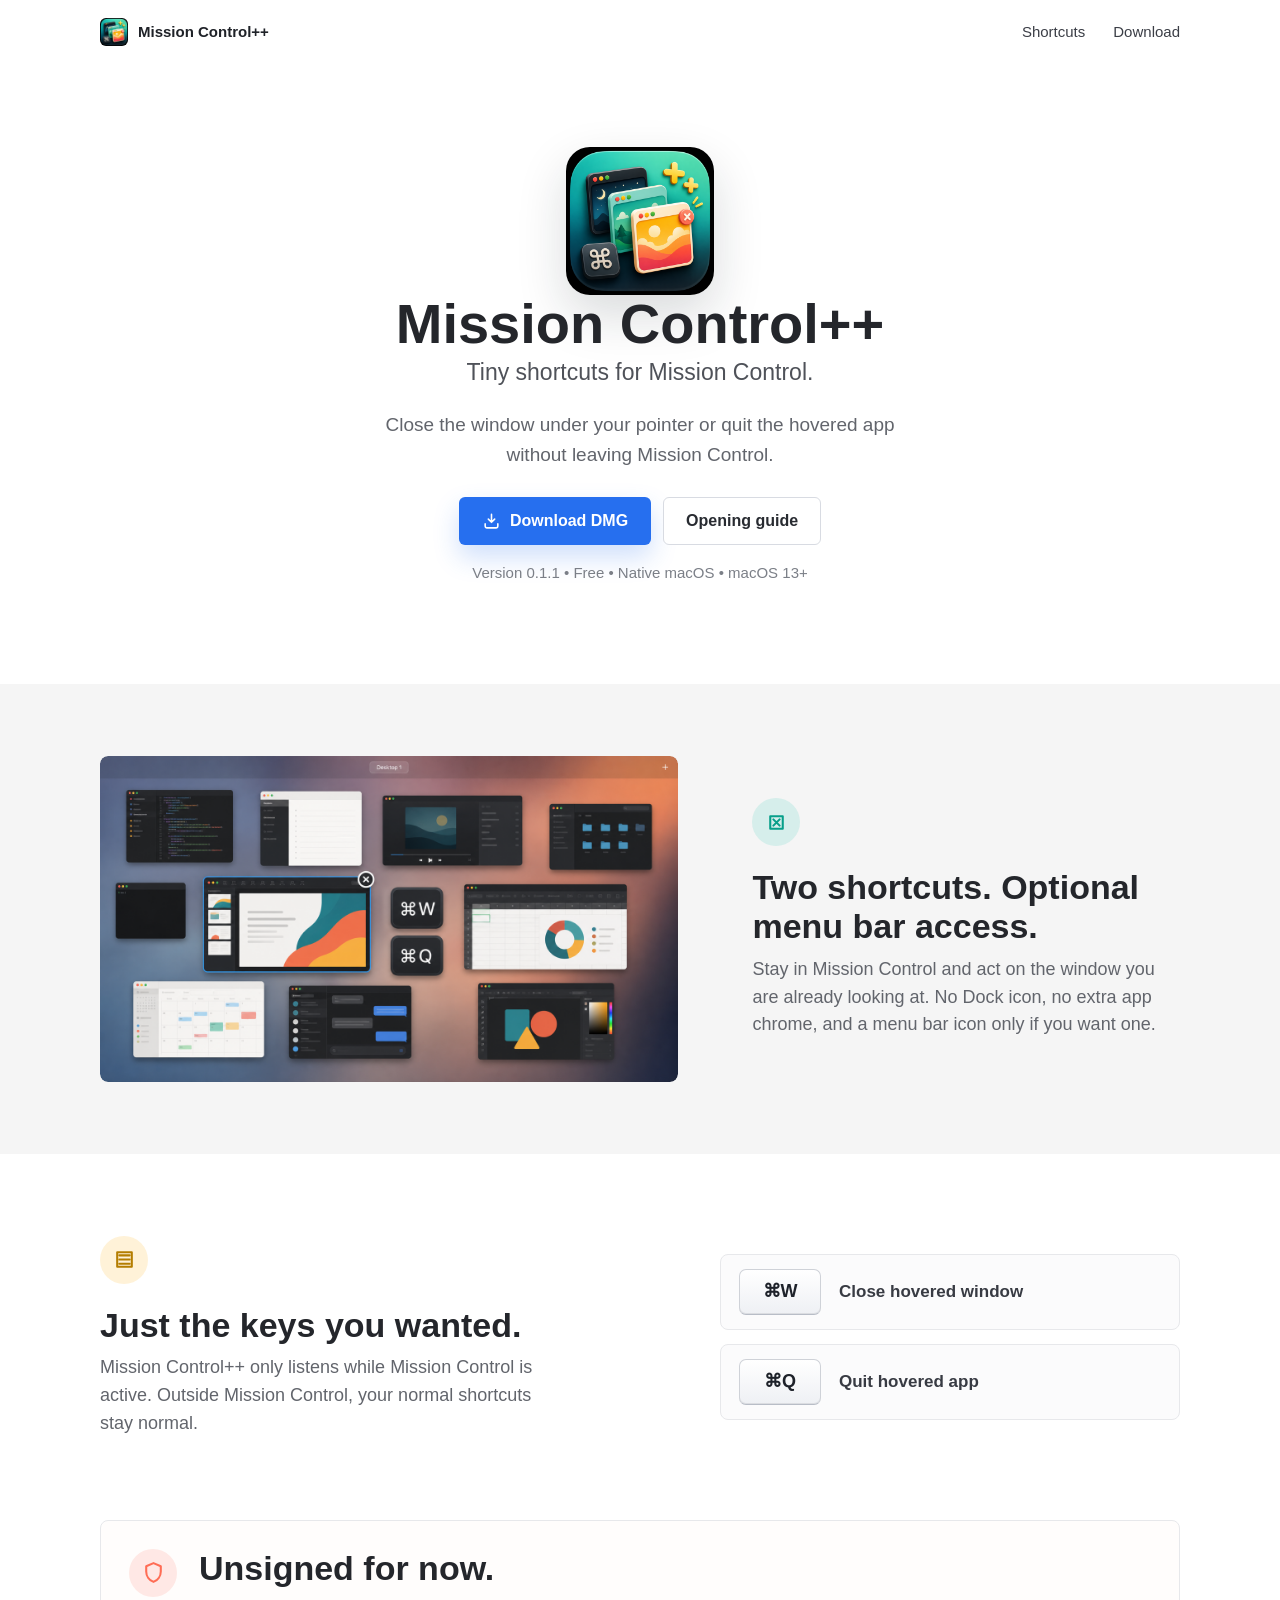
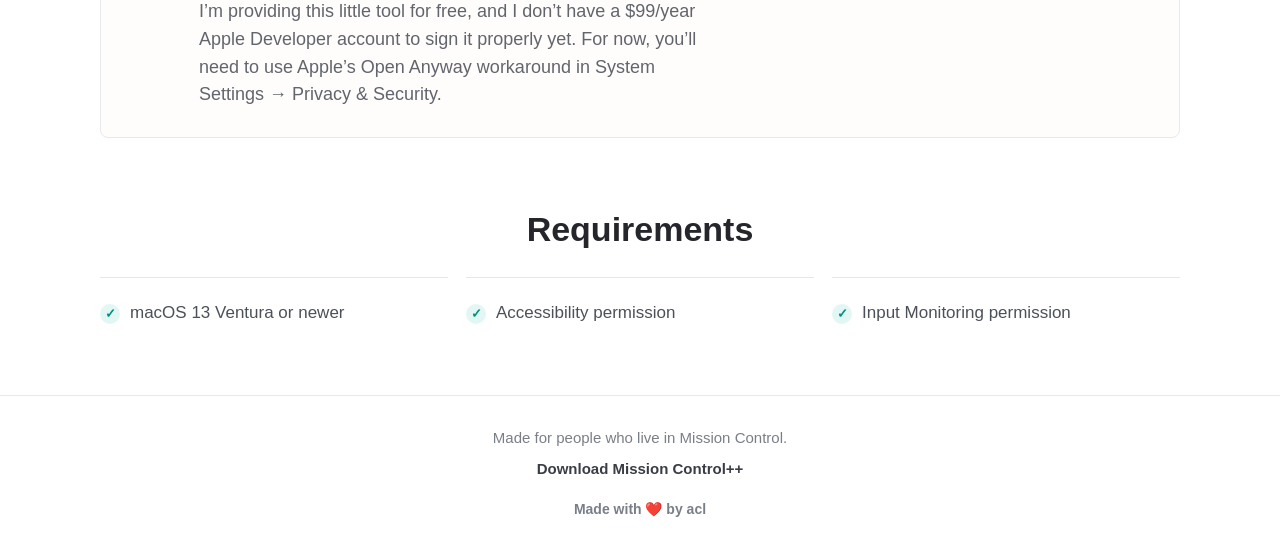
==== index.html @ 25512252 "Update download for 0.1.1" ====
<!doctype html>
<html lang="en">
  <head>
    <meta charset="utf-8">
    <meta name="viewport" content="width=device-width, initial-scale=1">
    <title>Mission Control++</title>
    <meta
      name="description"
      content="A tiny free macOS utility that adds Command-W and Command-Q shortcuts while Mission Control is open."
    >
    <meta property="og:title" content="Mission Control++">
    <meta
      property="og:description"
      content="Close hovered windows or quit hovered apps without leaving Mission Control."
    >
    <meta property="og:type" content="website">
    <meta property="og:url" content="https://ayecl.github.io/mission-control-plus-plus-web/">
    <meta
      property="og:image"
      content="https://ayecl.github.io/mission-control-plus-plus-web/assets/app-icon.png"
    >
    <meta name="twitter:card" content="summary">
    <link rel="icon" type="image/png" href="assets/favicon.png">
    <link rel="stylesheet" href="styles.css">
  </head>
  <body>
    <header class="topbar">
      <a class="brand" href="#top" aria-label="Mission Control++ home">
        <img src="assets/app-icon.png" alt="" width="28" height="28">
        <span>Mission Control++</span>
      </a>
      <nav aria-label="Primary navigation">
        <a href="#shortcuts">Shortcuts</a>
        <a href="downloads/MissionControlPlusPlus.dmg" download>Download</a>
      </nav>
    </header>

    <main id="top">
      <section class="hero" aria-labelledby="hero-title">
        <img class="hero-icon" src="assets/app-icon.png" alt="Mission Control++ app icon" width="148" height="148">
        <h1 id="hero-title">Mission Control++</h1>
        <p class="tagline">Tiny shortcuts for Mission Control.</p>
        <p class="hero-copy">
          Close the window under your pointer or quit the hovered app without leaving Mission Control.
        </p>
        <div class="actions" aria-label="Download actions">
          <a class="button primary" href="downloads/MissionControlPlusPlus.dmg" download>
            <svg aria-hidden="true" viewBox="0 0 24 24">
              <path d="M12 3v10m0 0 4-4m-4 4-4-4M4 15v3a2 2 0 0 0 2 2h12a2 2 0 0 0 2-2v-3"/>
            </svg>
            Download DMG
          </a>
          <a class="button secondary" href="#open">Opening guide</a>
        </div>
        <p class="fineprint">Version 0.1.1 • Free • Native macOS • macOS 13+</p>
      </section>

      <section id="shortcuts" class="band feature" aria-labelledby="feature-title">
        <figure class="media-frame">
          <img
            src="assets/mission-control-overview.png"
            alt="Mission Control-style overview with Command-W and Command-Q shortcut overlays"
          >
        </figure>
        <div class="section-copy">
          <div class="round-icon" aria-hidden="true">
            <svg viewBox="0 0 24 24">
              <path d="M6 6h12v12H6z"/>
              <path d="m9 9 6 6m0-6-6 6"/>
            </svg>
          </div>
          <h2 id="feature-title">Two shortcuts. Optional menu bar access.</h2>
          <p>
            Stay in Mission Control and act on the window you are already looking at. No Dock icon,
            no extra app chrome, and a menu bar icon only if you want one.
          </p>
        </div>
      </section>

      <section id="keys" class="split" aria-labelledby="shortcuts-title">
        <div class="section-copy">
          <div class="round-icon warm" aria-hidden="true">
            <svg viewBox="0 0 24 24">
              <path d="M7 8h10M7 12h10M7 16h10"/>
              <path d="M5 5h14v14H5z"/>
            </svg>
          </div>
          <h2 id="shortcuts-title">Just the keys you wanted.</h2>
          <p>
            Mission Control++ only listens while Mission Control is active. Outside Mission Control,
            your normal shortcuts stay normal.
          </p>
        </div>
        <div class="shortcut-list" aria-label="Mission Control++ shortcuts">
          <div class="shortcut-row">
            <kbd>⌘W</kbd>
            <span>Close hovered window</span>
          </div>
          <div class="shortcut-row">
            <kbd>⌘Q</kbd>
            <span>Quit hovered app</span>
          </div>
        </div>
      </section>

      <section id="open" class="notice" aria-labelledby="open-title">
        <div class="notice-icon" aria-hidden="true">
          <svg viewBox="0 0 24 24">
            <path d="M12 3 5 6v5c0 4.4 2.9 8.5 7 10 4.1-1.5 7-5.6 7-10V6z"/>
          </svg>
        </div>
        <div>
          <h2 id="open-title">Unsigned for now.</h2>
          <p>
            I’m providing this little tool for free, and I don’t have a $99/year Apple Developer
            account to sign it properly yet. For now, you’ll need to use Apple’s Open Anyway
            workaround in System Settings → Privacy &amp; Security.
          </p>
        </div>
      </section>

      <section class="requirements" aria-labelledby="requirements-title">
        <h2 id="requirements-title">Requirements</h2>
        <ul>
          <li>
            <span class="check" aria-hidden="true">✓</span>
            macOS 13 Ventura or newer
          </li>
          <li>
            <span class="check" aria-hidden="true">✓</span>
            Accessibility permission
          </li>
          <li>
            <span class="check" aria-hidden="true">✓</span>
            Input Monitoring permission
          </li>
        </ul>
      </section>
    </main>

    <footer>
      <p>Made for people who live in Mission Control.</p>
      <a href="downloads/MissionControlPlusPlus.dmg" download>Download Mission Control++</a>
      <p class="credit"><a href="https://ayecl.github.io/">Made with ❤️ by acl</a></p>
    </footer>
  </body>
</html>
---- styles.css ----
:root {
  color-scheme: light;
  --bg: #ffffff;
  --band: #f5f5f5;
  --text: #24262b;
  --muted: #62656c;
  --soft: #e7e8eb;
  --primary: #266fef;
  --primary-dark: #1558d5;
  --teal: #34c8b2;
  --coral: #ff6d55;
  --gold: #ffc44f;
  --shadow: 0 24px 70px rgba(25, 31, 43, 0.12);
  --radius: 8px;
}

* {
  box-sizing: border-box;
}

html {
  scroll-behavior: smooth;
}

html,
body {
  overflow-x: hidden;
}

body {
  margin: 0;
  background: var(--bg);
  color: var(--text);
  font-family: -apple-system, BlinkMacSystemFont, "SF Pro Text", "Segoe UI", sans-serif;
  font-size: 17px;
  line-height: 1.55;
}

a {
  color: inherit;
}

.topbar {
  display: flex;
  align-items: center;
  justify-content: space-between;
  width: min(100% - 48px, 1080px);
  margin: 0 auto;
  padding: 18px 0;
}

.brand {
  display: inline-flex;
  align-items: center;
  gap: 10px;
  color: #1f2228;
  font-size: 15px;
  font-weight: 700;
  text-decoration: none;
}

.brand img {
  border-radius: 6px;
}

nav {
  display: flex;
  gap: 28px;
  color: #3b3e46;
  font-size: 15px;
}

nav a {
  text-decoration: none;
}

nav a:hover {
  color: var(--primary);
}

.hero {
  min-height: 620px;
  display: flex;
  flex-direction: column;
  align-items: center;
  justify-content: center;
  width: min(100% - 48px, 720px);
  margin: 0 auto;
  padding: 76px 0 92px;
  text-align: center;
}

.hero-icon {
  display: block;
  width: 148px;
  height: 148px;
  border-radius: 24px;
  box-shadow: 0 20px 50px rgba(21, 28, 39, 0.16);
}

h1,
h2,
p {
  margin-top: 0;
}

h1 {
  margin-bottom: 4px;
  font-size: 56px;
  line-height: 1.04;
  letter-spacing: 0;
}

.tagline {
  margin-bottom: 24px;
  color: #4f5259;
  font-size: 23px;
  line-height: 1.25;
}

.hero-copy {
  max-width: 520px;
  margin-bottom: 28px;
  color: var(--muted);
  font-size: 19px;
}

.actions {
  display: flex;
  justify-content: center;
  gap: 12px;
  margin-bottom: 16px;
}

.button {
  display: inline-flex;
  min-height: 48px;
  align-items: center;
  justify-content: center;
  gap: 9px;
  border: 1px solid transparent;
  border-radius: 6px;
  padding: 0 22px;
  font-size: 16px;
  font-weight: 700;
  text-decoration: none;
  transition: transform 160ms ease, box-shadow 160ms ease, border-color 160ms ease;
}

.button svg {
  width: 19px;
  height: 19px;
  fill: none;
  stroke: currentColor;
  stroke-linecap: round;
  stroke-linejoin: round;
  stroke-width: 2;
}

.button:hover {
  transform: translateY(-1px);
}

.primary {
  background: var(--primary);
  color: white;
  box-shadow: 0 12px 26px rgba(38, 111, 239, 0.22);
}

.primary:hover {
  background: var(--primary-dark);
}

.secondary {
  border-color: #d8dbe2;
  background: white;
  color: #282b31;
}

.secondary:hover {
  border-color: #b9bec9;
  box-shadow: 0 10px 24px rgba(23, 28, 38, 0.08);
}

.fineprint {
  margin-bottom: 0;
  color: #7b7f87;
  font-size: 15px;
}

.band {
  background: var(--band);
}

.feature,
.split {
  display: grid;
  grid-template-columns: minmax(0, 1.15fr) minmax(320px, 0.85fr);
  gap: clamp(36px, 7vw, 74px);
  align-items: center;
  padding: 72px max(24px, calc((100vw - 1080px) / 2));
}

.split {
  background: white;
  grid-template-columns: minmax(320px, 0.85fr) minmax(0, 1fr);
  padding-top: 82px;
  padding-bottom: 82px;
}

.media-frame {
  margin: 0;
  min-width: 0;
  overflow: hidden;
  border-radius: var(--radius);
}

.media-frame img {
  display: block;
  width: 100%;
  max-width: 100%;
  height: auto;
  border-radius: var(--radius);
  box-shadow: var(--shadow);
}

.section-copy h2,
.notice h2,
.requirements h2 {
  margin-bottom: 10px;
  font-size: 34px;
  line-height: 1.14;
  letter-spacing: 0;
}

.section-copy p,
.notice p {
  max-width: 520px;
  margin-bottom: 0;
  color: var(--muted);
  font-size: 18px;
}

.round-icon,
.notice-icon {
  display: grid;
  width: 48px;
  height: 48px;
  place-items: center;
  margin-bottom: 22px;
  border-radius: 50%;
  background: rgba(52, 200, 178, 0.16);
  color: #079f8a;
}

.round-icon.warm {
  background: rgba(255, 196, 79, 0.22);
  color: #b47d00;
}

.round-icon svg,
.notice-icon svg {
  width: 25px;
  height: 25px;
  fill: none;
  stroke: currentColor;
  stroke-linecap: round;
  stroke-linejoin: round;
  stroke-width: 2;
}

.shortcut-list {
  display: grid;
  gap: 14px;
  width: min(100%, 460px);
  justify-self: end;
}

.shortcut-row {
  display: flex;
  align-items: center;
  gap: 18px;
  min-height: 74px;
  border: 1px solid var(--soft);
  border-radius: var(--radius);
  padding: 14px 18px;
  background: #fbfbfc;
}

kbd {
  min-width: 82px;
  border: 1px solid #cfd2d8;
  border-bottom-color: #b8bdc7;
  border-radius: 7px;
  padding: 8px 12px;
  background: linear-gradient(#ffffff, #eef0f4);
  box-shadow: inset 0 -1px 0 rgba(0, 0, 0, 0.08);
  color: #1e222a;
  font-family: -apple-system, BlinkMacSystemFont, "SF Pro Text", "Segoe UI", sans-serif;
  font-size: 18px;
  font-weight: 800;
  text-align: center;
}

.shortcut-row span {
  color: #383b43;
  font-weight: 650;
}

.notice {
  display: grid;
  grid-template-columns: auto 1fr;
  gap: 22px;
  width: min(100% - 48px, 1080px);
  margin: 0 auto 72px;
  border: 1px solid var(--soft);
  border-radius: var(--radius);
  padding: 28px;
  background: #fffdfc;
}

.notice-icon {
  margin: 0;
  background: rgba(255, 109, 85, 0.14);
  color: var(--coral);
}

.requirements {
  width: min(100% - 48px, 1080px);
  margin: 0 auto;
  padding: 0 0 64px;
  text-align: center;
}

.requirements ul {
  display: grid;
  grid-template-columns: repeat(3, 1fr);
  gap: 18px;
  margin: 28px 0 0;
  padding: 0;
  list-style: none;
  color: #4c5058;
  text-align: left;
}

.requirements li {
  display: flex;
  align-items: center;
  gap: 10px;
  min-height: 54px;
  border-top: 1px solid var(--soft);
  padding-top: 18px;
}

.check {
  display: inline-grid;
  width: 20px;
  height: 20px;
  flex: 0 0 auto;
  place-items: center;
  border-radius: 50%;
  background: rgba(52, 200, 178, 0.14);
  color: #008f7d;
  font-size: 13px;
  font-weight: 900;
}

footer {
  border-top: 1px solid var(--soft);
  padding: 30px 24px 38px;
  color: #7a7e87;
  font-size: 15px;
  text-align: center;
}

footer p {
  margin: 0 0 8px;
}

footer a {
  color: #3a3d45;
  font-weight: 700;
  text-decoration: none;
}

footer a:hover {
  color: var(--primary);
}

.credit {
  margin: 18px 0 0;
  font-size: 14px;
}

.credit a {
  color: #7a7e87;
  font-weight: 600;
}

@media (max-width: 820px) {
  .topbar {
    width: min(100% - 32px, 1080px);
  }

  nav {
    gap: 16px;
    font-size: 14px;
  }

  nav a:nth-child(2) {
    display: none;
  }

  .hero {
    min-height: auto;
    width: min(100% - 32px, 720px);
    padding: 58px 0 68px;
  }

  .hero-icon {
    width: 124px;
    height: 124px;
  }

  h1 {
    font-size: 42px;
  }

  .tagline {
    font-size: 20px;
  }

  .actions {
    width: 100%;
    flex-direction: column;
  }

  .button {
    width: 100%;
  }

  .feature,
  .split {
    grid-template-columns: 1fr;
    max-width: 100vw;
    overflow: hidden;
    padding: 52px 20px;
  }

  .feature > *,
  .split > * {
    min-width: 0;
  }

  .split {
    padding-top: 60px;
  }

  .shortcut-list {
    justify-self: stretch;
  }

  .section-copy h2,
  .notice h2,
  .requirements h2 {
    font-size: 30px;
  }

  .notice {
    grid-template-columns: 1fr;
    width: min(100% - 32px, 1080px);
    margin-bottom: 58px;
  }

  .requirements {
    width: min(100% - 32px, 1080px);
  }

  .requirements ul {
    grid-template-columns: 1fr;
    gap: 0;
  }
}

@media (max-width: 520px) {
  .topbar {
    width: min(100%, 350px);
  }

  .brand span {
    display: none;
  }

  nav {
    gap: 0;
  }

  nav a {
    display: none;
  }

  nav a:last-child {
    display: inline;
  }

  body {
    font-size: 16px;
  }

  h1 {
    font-size: 32px;
    line-height: 1.08;
    overflow-wrap: anywhere;
  }

  .hero,
  .tagline,
  .hero-copy,
  .section-copy,
  .section-copy h2,
  .section-copy p,
  .notice,
  .notice h2,
  .notice p,
  .requirements {
    max-width: 350px;
  }

  .hero {
    width: min(100%, 350px);
  }

  .media-frame {
    width: min(100%, 350px);
  }

  .hero-copy,
  .section-copy p,
  .notice p {
    font-size: 17px;
  }

  .shortcut-row {
    align-items: flex-start;
    flex-direction: column;
    gap: 10px;
  }
}
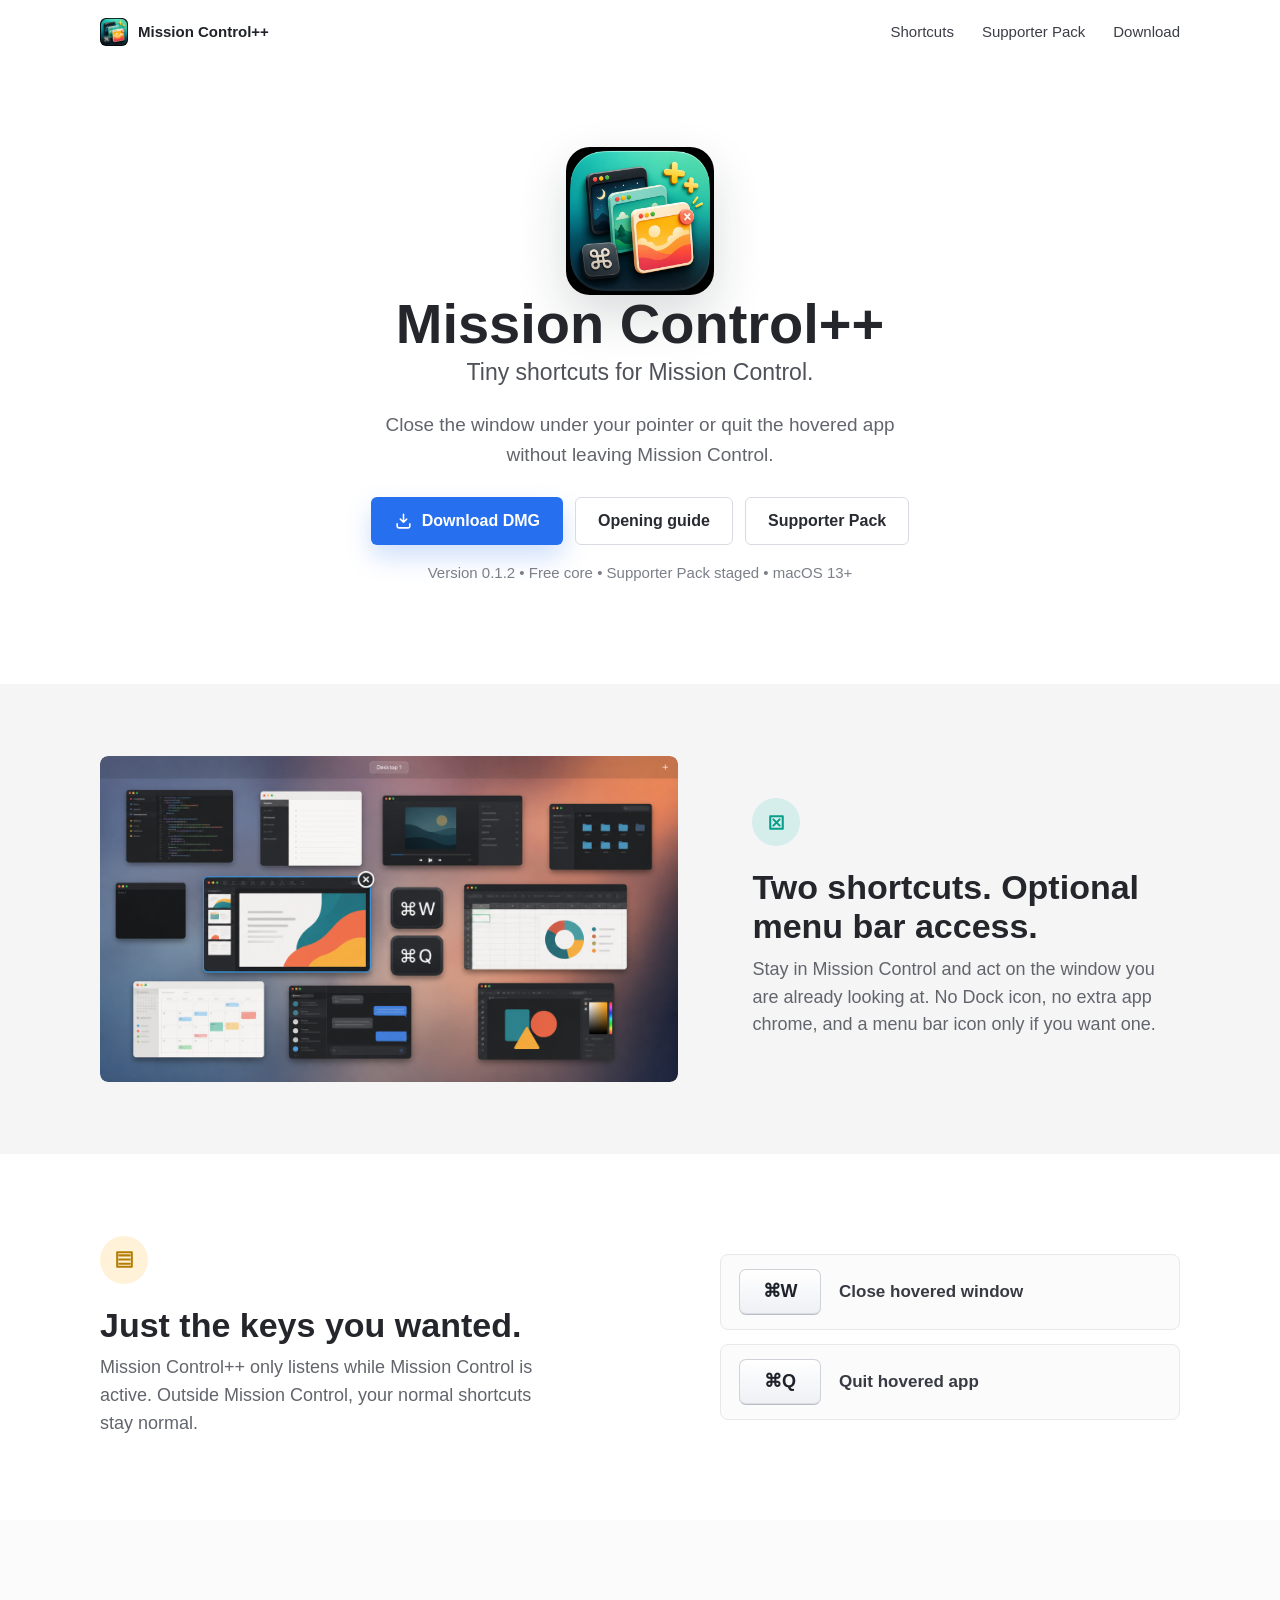
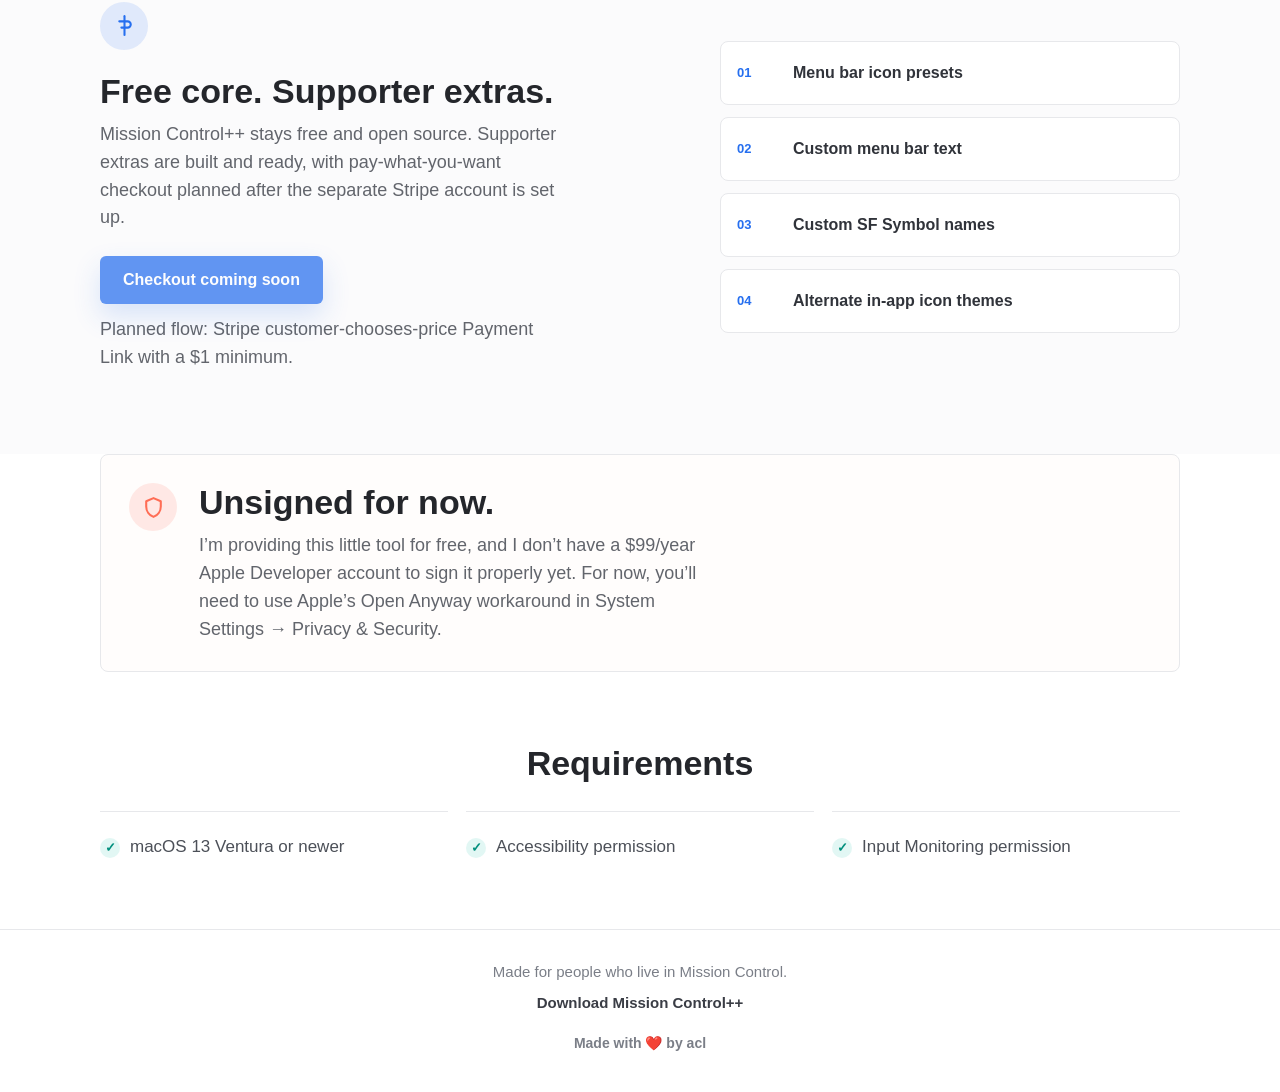
==== commit 09c0688f: "Update site for 0.1.2" ====
--- a/index.html
+++ b/index.html
@@ -31,6 +31,7 @@
       </a>
       <nav aria-label="Primary navigation">
         <a href="#shortcuts">Shortcuts</a>
+        <a href="#supporter-pack">Supporter Pack</a>
         <a href="downloads/MissionControlPlusPlus.dmg" download>Download</a>
       </nav>
     </header>
@@ -51,8 +52,9 @@
             Download DMG
           </a>
           <a class="button secondary" href="#open">Opening guide</a>
+          <a class="button secondary" href="#supporter-pack">Supporter Pack</a>
         </div>
-        <p class="fineprint">Version 0.1.1 • Free • Native macOS • macOS 13+</p>
+        <p class="fineprint">Version 0.1.2 • Free core • Supporter Pack staged • macOS 13+</p>
       </section>
 
       <section id="shortcuts" class="band feature" aria-labelledby="feature-title">
@@ -103,6 +105,44 @@
         </div>
       </section>
 
+      <section id="supporter-pack" class="supporter split" aria-labelledby="supporter-title">
+        <div class="section-copy">
+          <div class="round-icon supporter-icon" aria-hidden="true">
+            <svg viewBox="0 0 24 24">
+              <path d="M12 3v18"/>
+              <path d="M7 8h8a3 3 0 0 1 0 6H9"/>
+            </svg>
+          </div>
+          <h2 id="supporter-title">Free core. Supporter extras.</h2>
+          <p>
+            Mission Control++ stays free and open source. Supporter extras are built and ready,
+            with pay-what-you-want checkout planned after the separate Stripe account is set up.
+          </p>
+          <span class="button primary disabled-button" aria-disabled="true">Checkout coming soon</span>
+          <p class="supporter-note">
+            Planned flow: Stripe customer-chooses-price Payment Link with a $1 minimum.
+          </p>
+        </div>
+        <div class="perks-list" aria-label="Supporter Pack extras">
+          <div class="perk-row">
+            <span>01</span>
+            <strong>Menu bar icon presets</strong>
+          </div>
+          <div class="perk-row">
+            <span>02</span>
+            <strong>Custom menu bar text</strong>
+          </div>
+          <div class="perk-row">
+            <span>03</span>
+            <strong>Custom SF Symbol names</strong>
+          </div>
+          <div class="perk-row">
+            <span>04</span>
+            <strong>Alternate in-app icon themes</strong>
+          </div>
+        </div>
+      </section>
+
       <section id="open" class="notice" aria-labelledby="open-title">
         <div class="notice-icon" aria-hidden="true">
           <svg viewBox="0 0 24 24">
--- a/styles.css
+++ b/styles.css
@@ -208,6 +208,10 @@
   padding-bottom: 82px;
 }
 
+.supporter {
+  background: #fbfbfc;
+}
+
 .media-frame {
   margin: 0;
   min-width: 0;
@@ -256,6 +260,11 @@
 .round-icon.warm {
   background: rgba(255, 196, 79, 0.22);
   color: #b47d00;
+}
+
+.supporter-icon {
+  background: rgba(38, 111, 239, 0.13);
+  color: var(--primary);
 }
 
 .round-icon svg,
@@ -307,6 +316,48 @@
   font-weight: 650;
 }
 
+.disabled-button {
+  margin-top: 24px;
+  opacity: 0.72;
+  pointer-events: none;
+}
+
+.supporter-note {
+  margin-top: 12px;
+  color: #7b7f87;
+  font-size: 14px;
+}
+
+.perks-list {
+  display: grid;
+  gap: 12px;
+  width: min(100%, 460px);
+  justify-self: end;
+}
+
+.perk-row {
+  display: grid;
+  grid-template-columns: 42px 1fr;
+  align-items: center;
+  gap: 14px;
+  min-height: 64px;
+  border: 1px solid var(--soft);
+  border-radius: var(--radius);
+  padding: 14px 16px;
+  background: white;
+}
+
+.perk-row span {
+  color: var(--primary);
+  font-size: 13px;
+  font-weight: 850;
+}
+
+.perk-row strong {
+  color: #30333a;
+  font-size: 16px;
+}
+
 .notice {
   display: grid;
   grid-template-columns: auto 1fr;
@@ -460,6 +511,11 @@
     justify-self: stretch;
   }
 
+  .perks-list {
+    justify-self: stretch;
+    width: 100%;
+  }
+
   .section-copy h2,
   .notice h2,
   .requirements h2 {
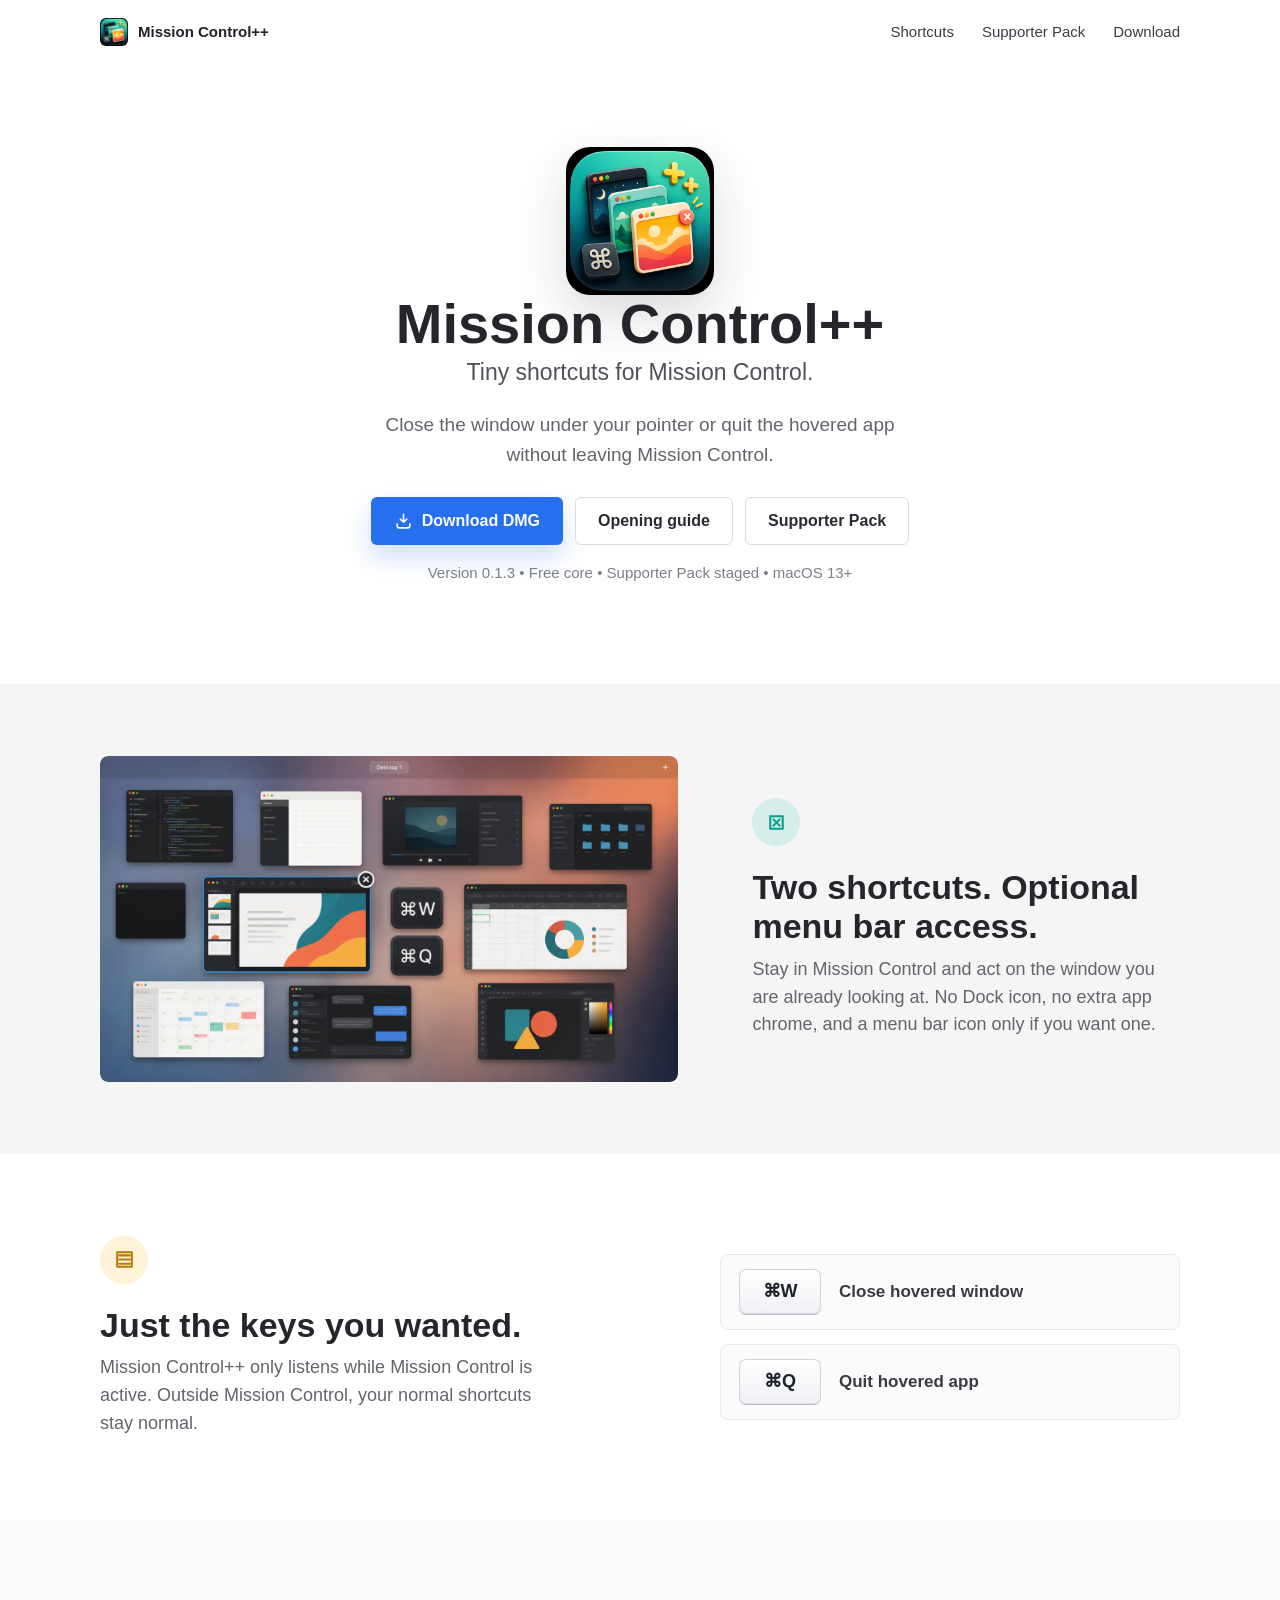
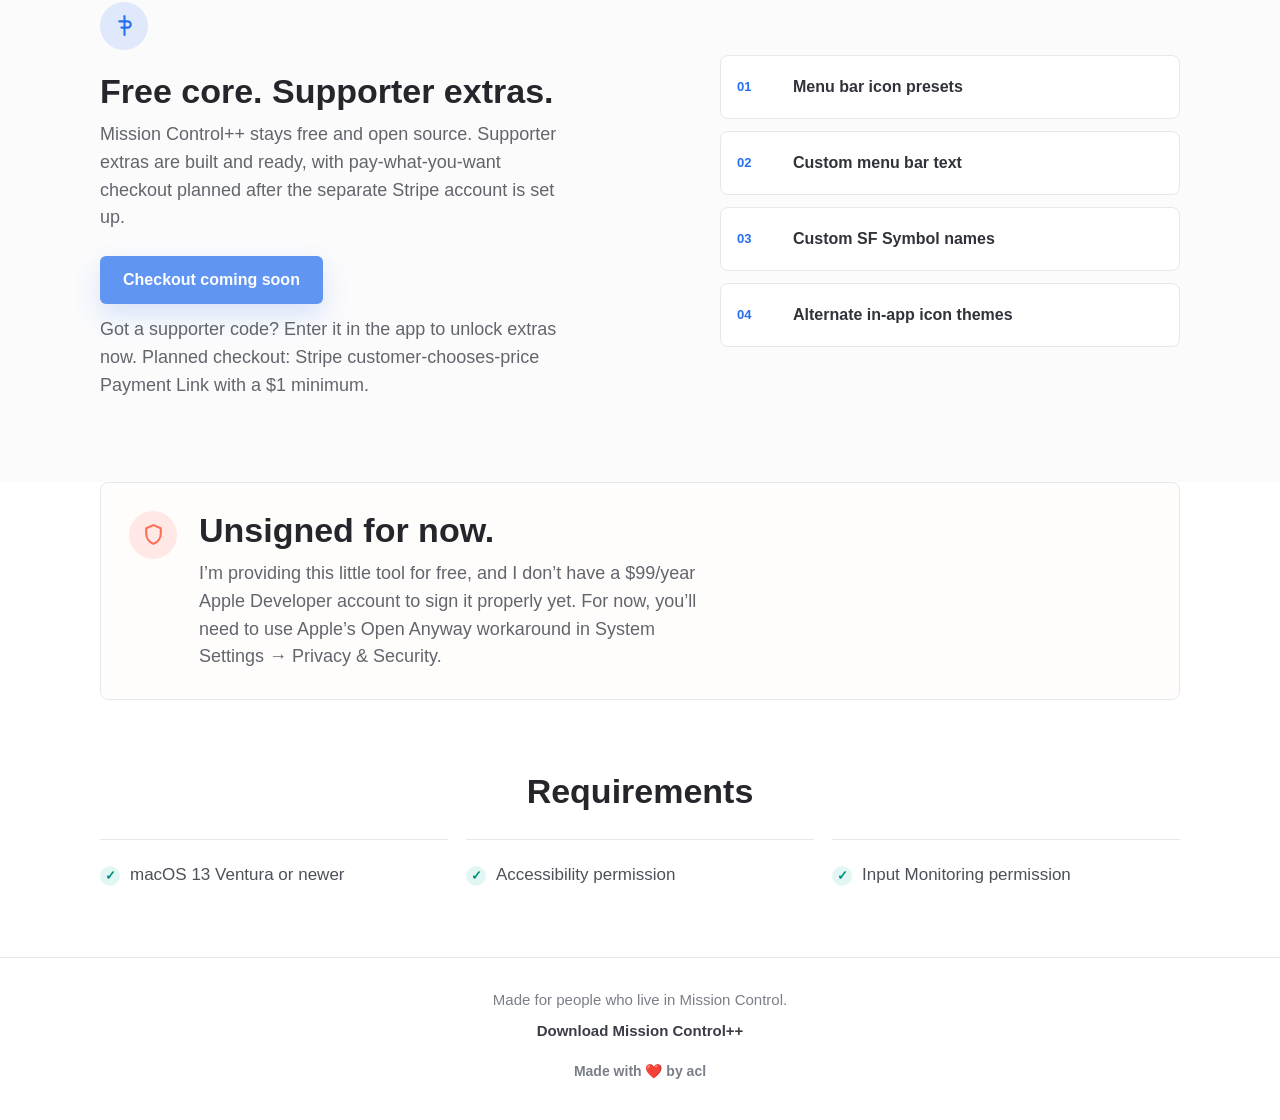
==== commit 735ee33c: "Update site for 0.1.3" ====
--- a/index.html
+++ b/index.html
@@ -54,7 +54,7 @@
           <a class="button secondary" href="#open">Opening guide</a>
           <a class="button secondary" href="#supporter-pack">Supporter Pack</a>
         </div>
-        <p class="fineprint">Version 0.1.2 • Free core • Supporter Pack staged • macOS 13+</p>
+        <p class="fineprint">Version 0.1.3 • Free core • Supporter Pack staged • macOS 13+</p>
       </section>
 
       <section id="shortcuts" class="band feature" aria-labelledby="feature-title">
@@ -120,7 +120,8 @@
           </p>
           <span class="button primary disabled-button" aria-disabled="true">Checkout coming soon</span>
           <p class="supporter-note">
-            Planned flow: Stripe customer-chooses-price Payment Link with a $1 minimum.
+            Got a supporter code? Enter it in the app to unlock extras now. Planned checkout:
+            Stripe customer-chooses-price Payment Link with a $1 minimum.
           </p>
         </div>
         <div class="perks-list" aria-label="Supporter Pack extras">
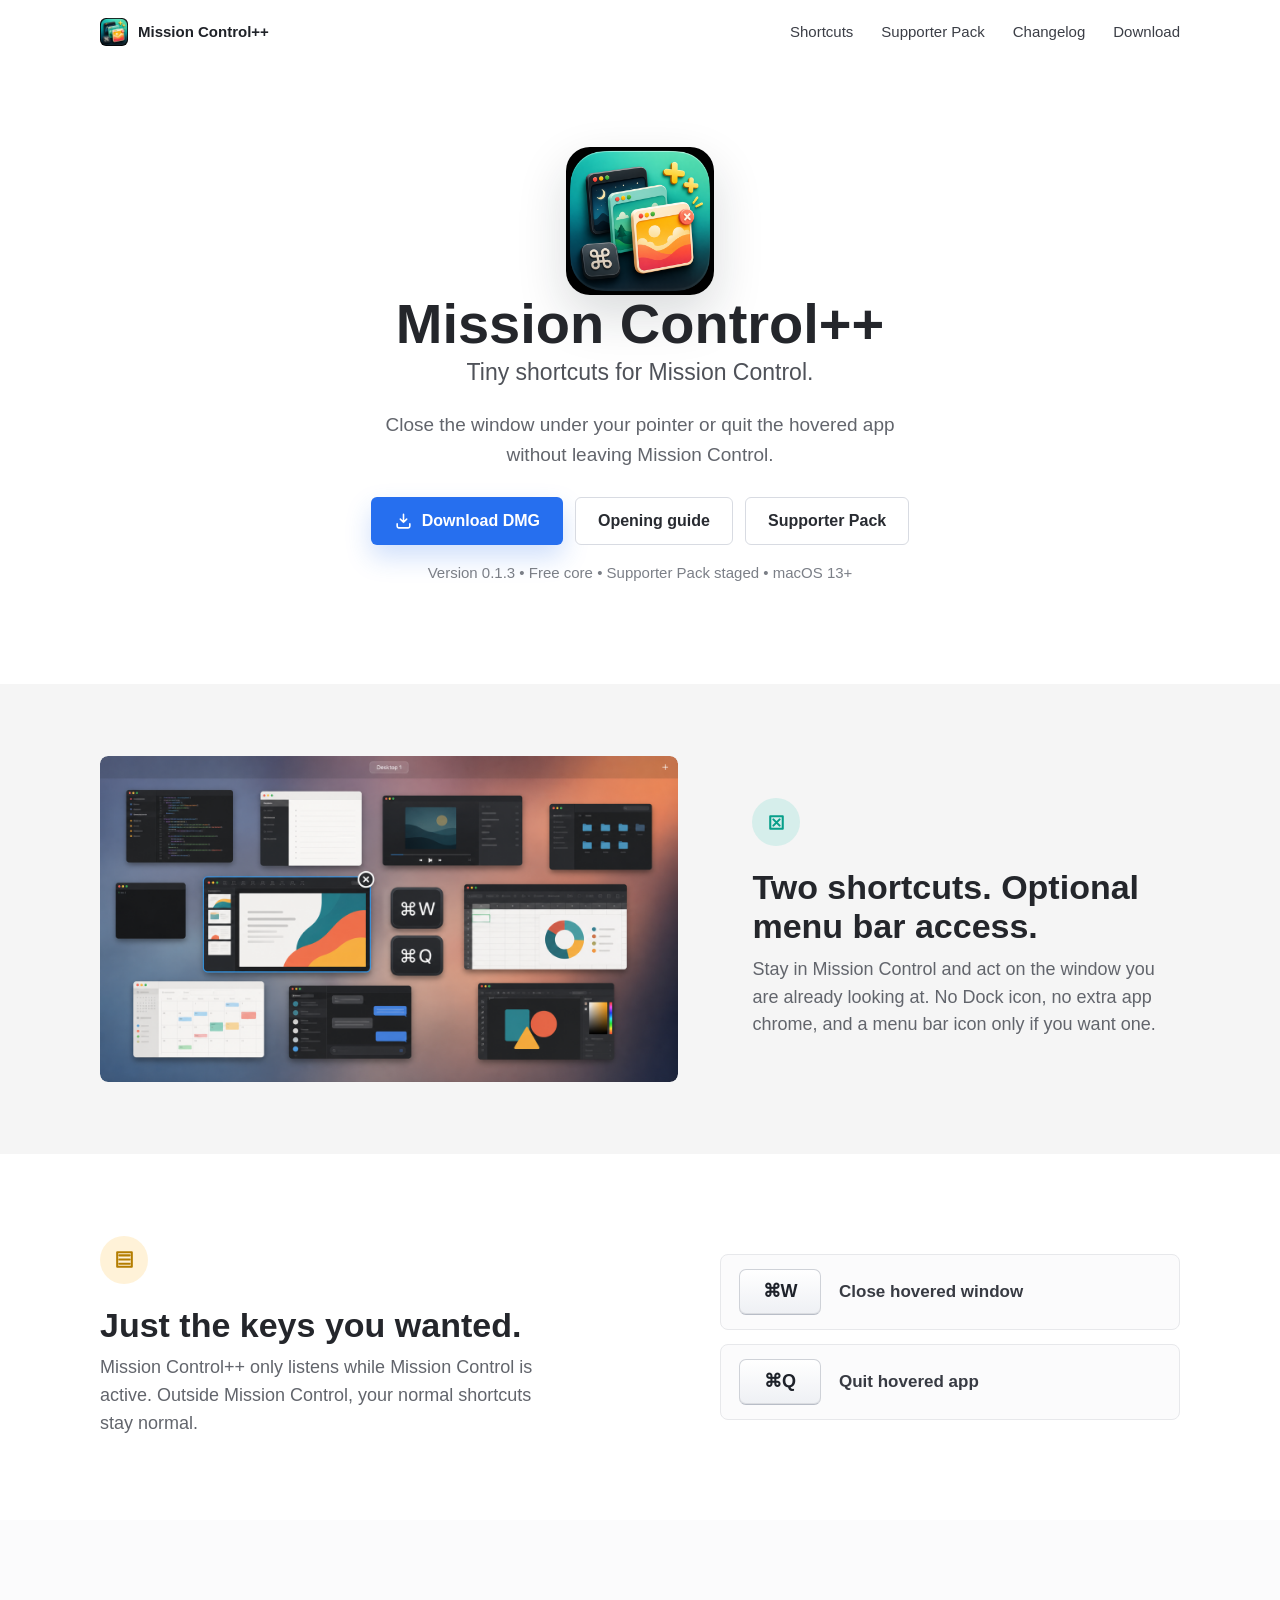
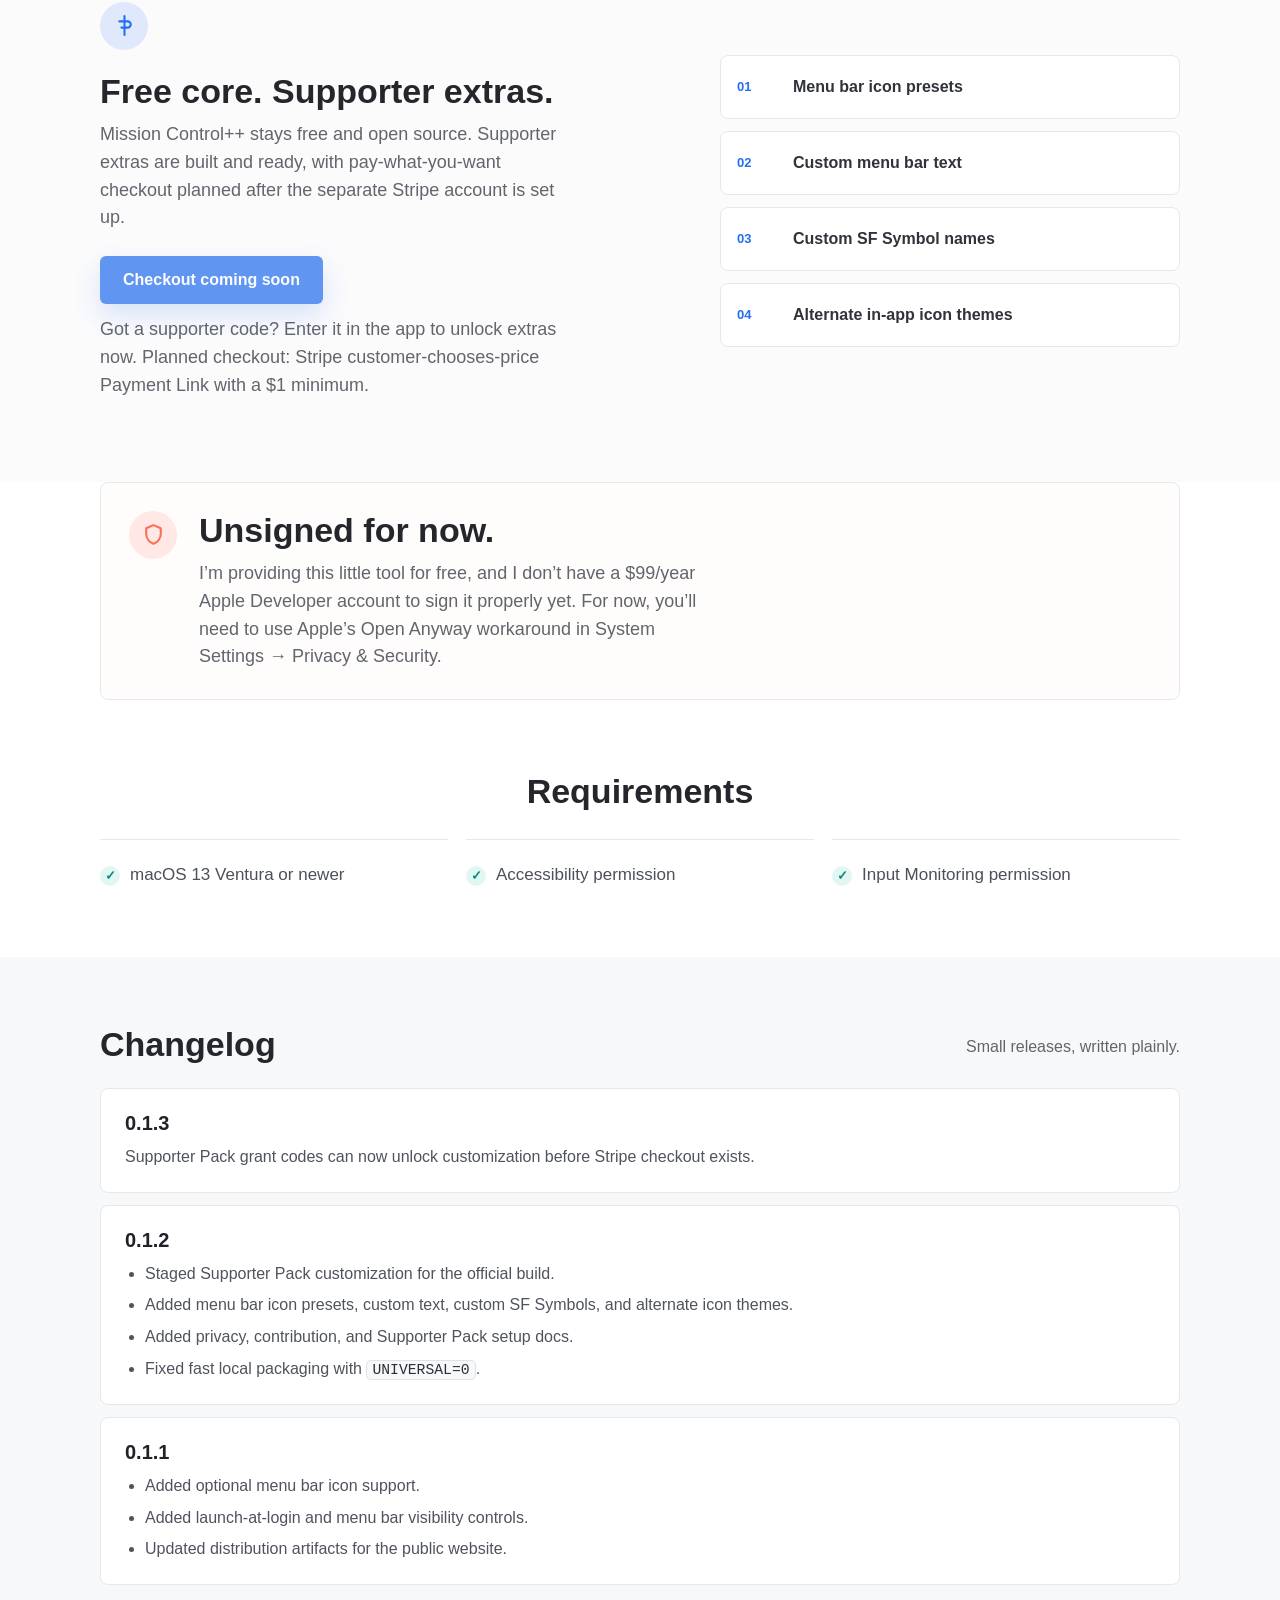
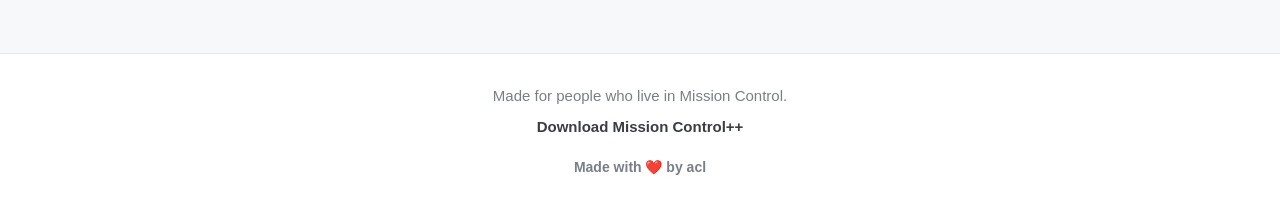
==== commit b0400460: "Add public changelog section" ====
--- a/index.html
+++ b/index.html
@@ -32,6 +32,7 @@
       <nav aria-label="Primary navigation">
         <a href="#shortcuts">Shortcuts</a>
         <a href="#supporter-pack">Supporter Pack</a>
+        <a href="#changelog">Changelog</a>
         <a href="downloads/MissionControlPlusPlus.dmg" download>Download</a>
       </nav>
     </header>
@@ -177,6 +178,42 @@
           </li>
         </ul>
       </section>
+
+      <section id="changelog" class="changelog" aria-labelledby="changelog-title">
+        <div class="changelog-heading">
+          <h2 id="changelog-title">Changelog</h2>
+          <p>Small releases, written plainly.</p>
+        </div>
+        <div class="release-list" aria-label="Mission Control++ release history">
+          <article class="release-row">
+            <div>
+              <h3>0.1.3</h3>
+              <p>Supporter Pack grant codes can now unlock customization before Stripe checkout exists.</p>
+            </div>
+          </article>
+          <article class="release-row">
+            <div>
+              <h3>0.1.2</h3>
+              <ul>
+                <li>Staged Supporter Pack customization for the official build.</li>
+                <li>Added menu bar icon presets, custom text, custom SF Symbols, and alternate icon themes.</li>
+                <li>Added privacy, contribution, and Supporter Pack setup docs.</li>
+                <li>Fixed fast local packaging with <code>UNIVERSAL=0</code>.</li>
+              </ul>
+            </div>
+          </article>
+          <article class="release-row">
+            <div>
+              <h3>0.1.1</h3>
+              <ul>
+                <li>Added optional menu bar icon support.</li>
+                <li>Added launch-at-login and menu bar visibility controls.</li>
+                <li>Updated distribution artifacts for the public website.</li>
+              </ul>
+            </div>
+          </article>
+        </div>
+      </section>
     </main>
 
     <footer>
--- a/styles.css
+++ b/styles.css
@@ -416,6 +416,74 @@
   font-weight: 900;
 }
 
+.changelog {
+  background: #f7f8fa;
+  padding: 68px max(24px, calc((100vw - 1080px) / 2));
+}
+
+.changelog-heading {
+  display: flex;
+  align-items: flex-end;
+  justify-content: space-between;
+  gap: 24px;
+  margin-bottom: 24px;
+}
+
+.changelog-heading h2 {
+  margin-bottom: 0;
+  font-size: 34px;
+  line-height: 1.14;
+  letter-spacing: 0;
+}
+
+.changelog-heading p {
+  margin-bottom: 4px;
+  color: var(--muted);
+  font-size: 16px;
+}
+
+.release-list {
+  display: grid;
+  gap: 12px;
+}
+
+.release-row {
+  border: 1px solid var(--soft);
+  border-radius: var(--radius);
+  padding: 22px 24px;
+  background: white;
+}
+
+.release-row h3 {
+  margin: 0 0 10px;
+  color: #1f2228;
+  font-size: 20px;
+  line-height: 1.2;
+}
+
+.release-row p,
+.release-row ul {
+  margin: 0;
+  color: #4f535d;
+  font-size: 16px;
+}
+
+.release-row ul {
+  display: grid;
+  gap: 7px;
+  padding-left: 20px;
+}
+
+.release-row code {
+  border: 1px solid #dfe2e8;
+  border-radius: 5px;
+  padding: 1px 5px;
+  background: #f7f8fa;
+  color: #2b2e36;
+  font-family: "SF Mono", Menlo, Consolas, monospace;
+  font-size: 0.92em;
+}
+
 footer {
   border-top: 1px solid var(--soft);
   padding: 30px 24px 38px;
@@ -535,6 +603,22 @@
   .requirements ul {
     grid-template-columns: 1fr;
     gap: 0;
+  }
+
+  .changelog {
+    padding: 54px 20px;
+  }
+
+  .changelog-heading {
+    display: block;
+  }
+
+  .changelog-heading h2 {
+    font-size: 30px;
+  }
+
+  .release-row {
+    padding: 20px;
   }
 }
 
@@ -578,7 +662,9 @@
   .notice,
   .notice h2,
   .notice p,
-  .requirements {
+  .requirements,
+  .changelog-heading,
+  .release-list {
     max-width: 350px;
   }
 
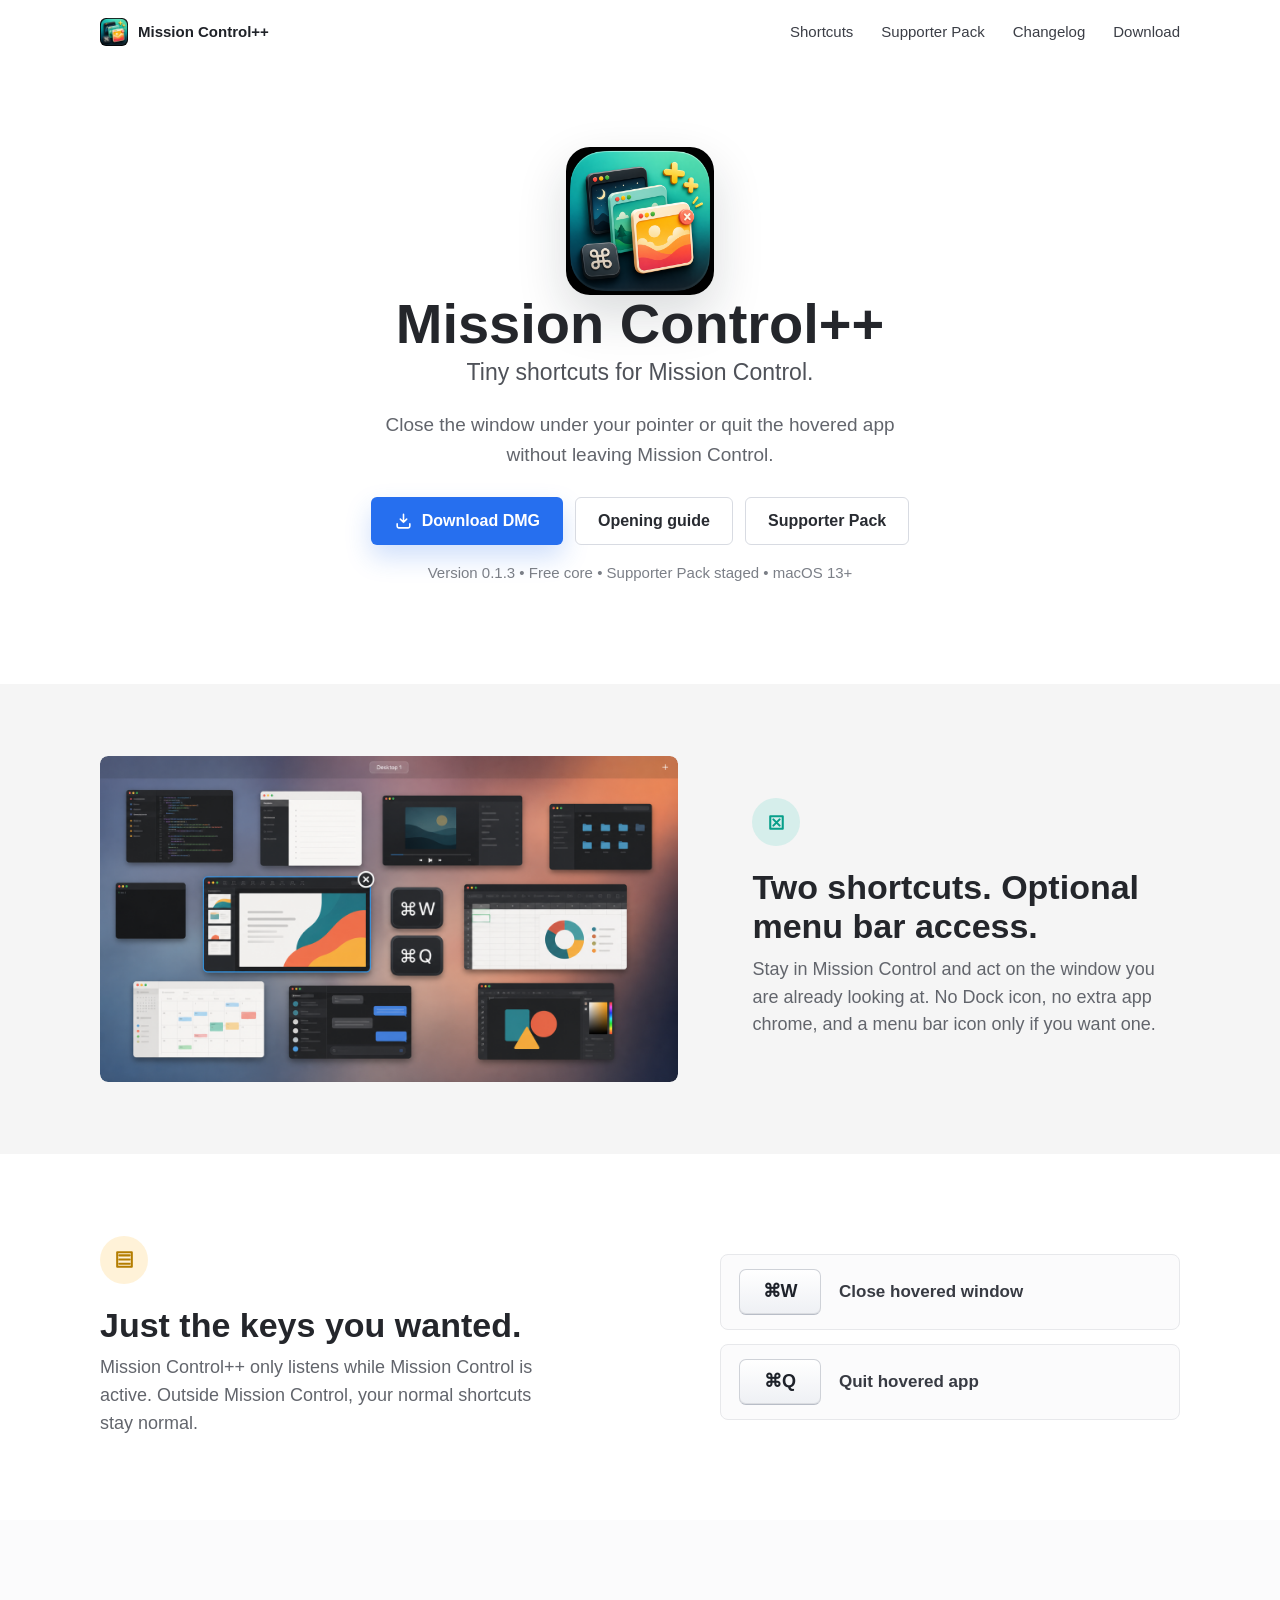
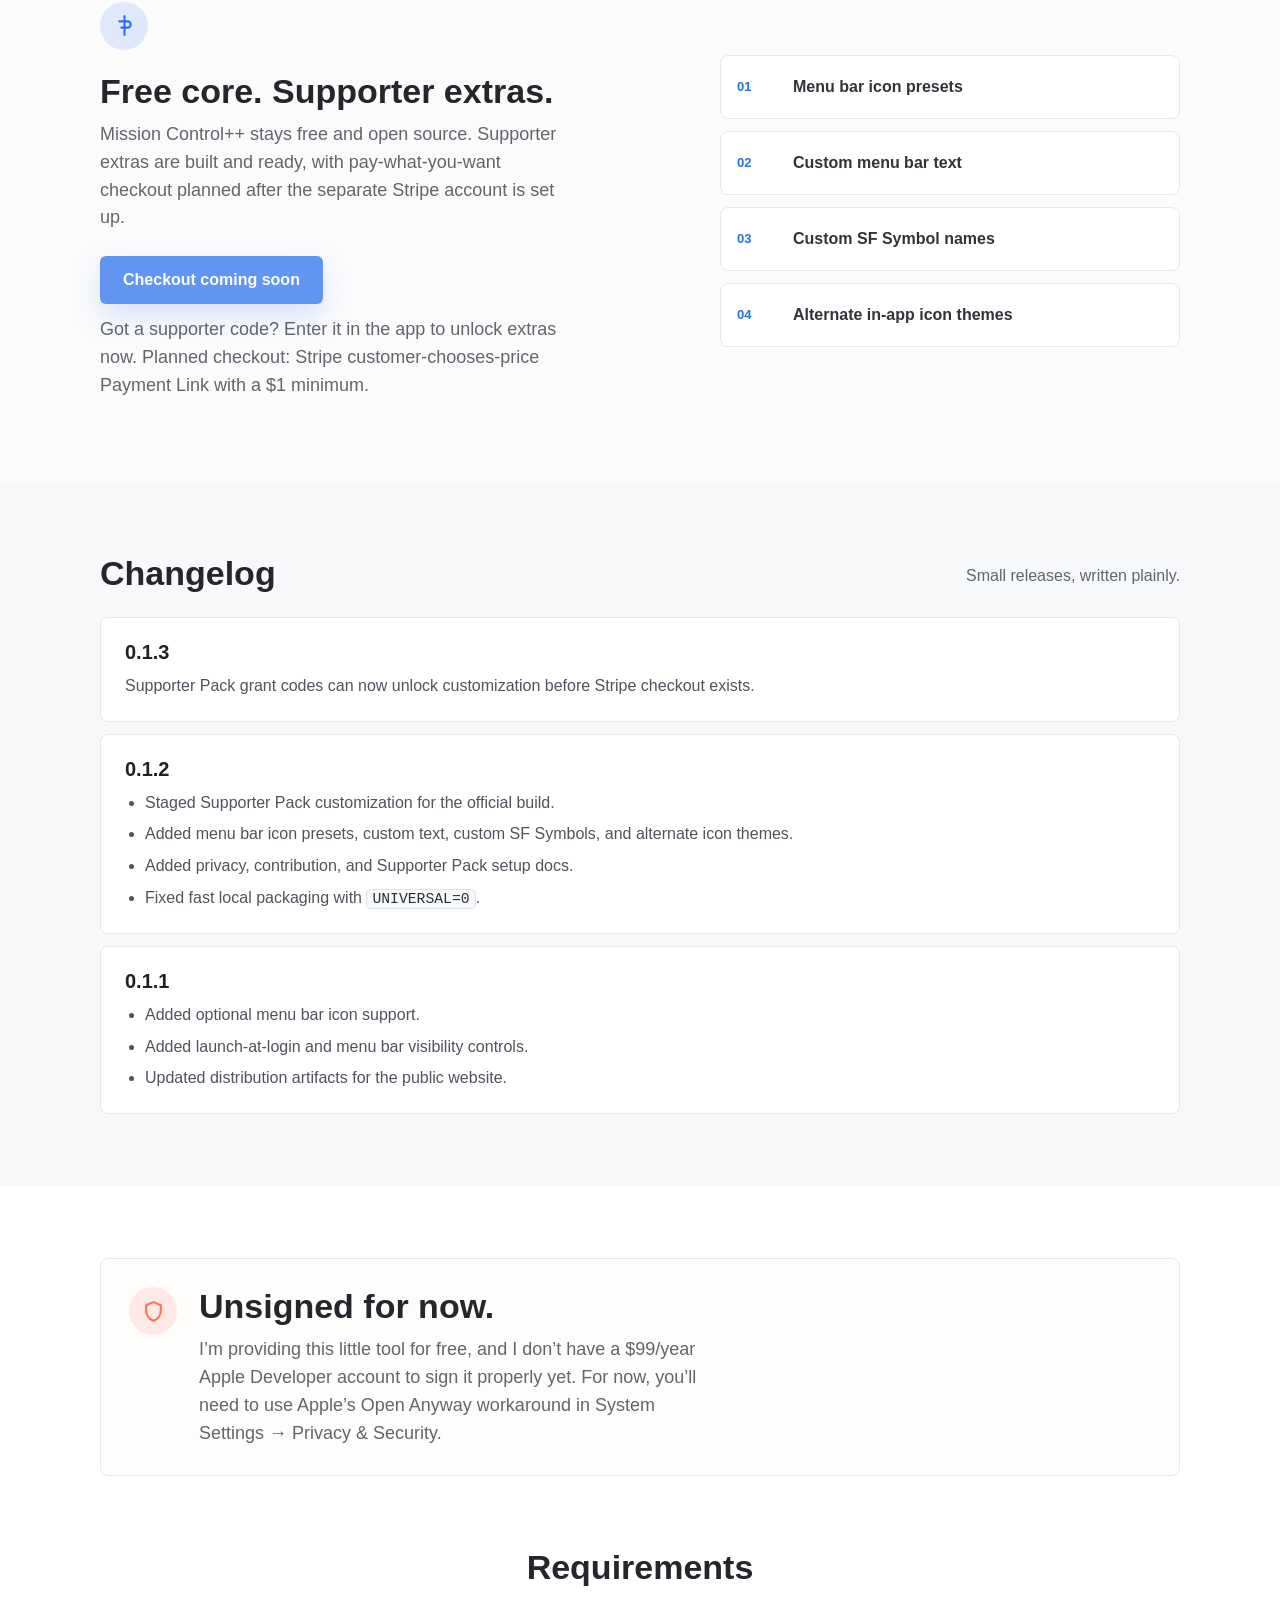
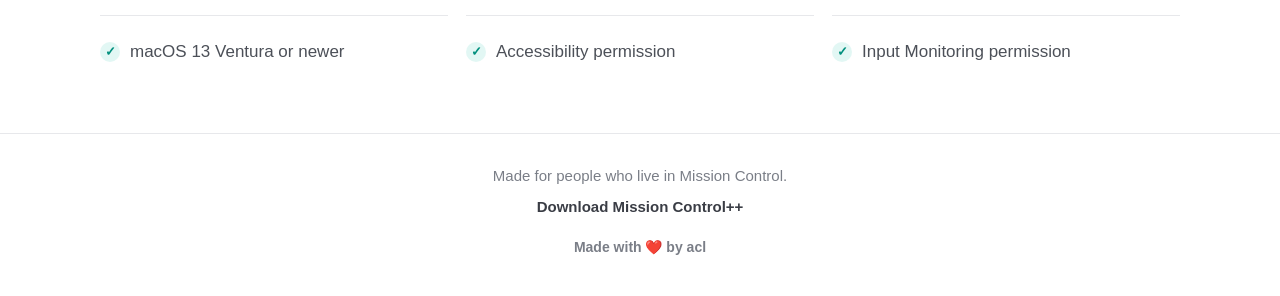
==== commit 0f4774d6: "Fix public changelog layout" ====
--- a/index.html
+++ b/index.html
@@ -21,7 +21,7 @@
     >
     <meta name="twitter:card" content="summary">
     <link rel="icon" type="image/png" href="assets/favicon.png">
-    <link rel="stylesheet" href="styles.css">
+    <link rel="stylesheet" href="styles.css?v=20260604-5">
   </head>
   <body>
     <header class="topbar">
@@ -141,6 +141,44 @@
           <div class="perk-row">
             <span>04</span>
             <strong>Alternate in-app icon themes</strong>
+          </div>
+        </div>
+      </section>
+
+      <section id="changelog" class="changelog" aria-labelledby="changelog-title">
+        <div class="changelog-inner">
+          <div class="changelog-heading">
+            <h2 id="changelog-title">Changelog</h2>
+            <p>Small releases, written plainly.</p>
+          </div>
+          <div class="release-list" aria-label="Mission Control++ release history">
+            <article class="release-row">
+              <div>
+                <h3>0.1.3</h3>
+                <p>Supporter Pack grant codes can now unlock customization before Stripe checkout exists.</p>
+              </div>
+            </article>
+            <article class="release-row">
+              <div>
+                <h3>0.1.2</h3>
+                <ul>
+                  <li>Staged Supporter Pack customization for the official build.</li>
+                  <li>Added menu bar icon presets, custom text, custom SF Symbols, and alternate icon themes.</li>
+                  <li>Added privacy, contribution, and Supporter Pack setup docs.</li>
+                  <li>Fixed fast local packaging with <code>UNIVERSAL=0</code>.</li>
+                </ul>
+              </div>
+            </article>
+            <article class="release-row">
+              <div>
+                <h3>0.1.1</h3>
+                <ul>
+                  <li>Added optional menu bar icon support.</li>
+                  <li>Added launch-at-login and menu bar visibility controls.</li>
+                  <li>Updated distribution artifacts for the public website.</li>
+                </ul>
+              </div>
+            </article>
           </div>
         </div>
       </section>
@@ -178,42 +216,6 @@
           </li>
         </ul>
       </section>
-
-      <section id="changelog" class="changelog" aria-labelledby="changelog-title">
-        <div class="changelog-heading">
-          <h2 id="changelog-title">Changelog</h2>
-          <p>Small releases, written plainly.</p>
-        </div>
-        <div class="release-list" aria-label="Mission Control++ release history">
-          <article class="release-row">
-            <div>
-              <h3>0.1.3</h3>
-              <p>Supporter Pack grant codes can now unlock customization before Stripe checkout exists.</p>
-            </div>
-          </article>
-          <article class="release-row">
-            <div>
-              <h3>0.1.2</h3>
-              <ul>
-                <li>Staged Supporter Pack customization for the official build.</li>
-                <li>Added menu bar icon presets, custom text, custom SF Symbols, and alternate icon themes.</li>
-                <li>Added privacy, contribution, and Supporter Pack setup docs.</li>
-                <li>Fixed fast local packaging with <code>UNIVERSAL=0</code>.</li>
-              </ul>
-            </div>
-          </article>
-          <article class="release-row">
-            <div>
-              <h3>0.1.1</h3>
-              <ul>
-                <li>Added optional menu bar icon support.</li>
-                <li>Added launch-at-login and menu bar visibility controls.</li>
-                <li>Updated distribution artifacts for the public website.</li>
-              </ul>
-            </div>
-          </article>
-        </div>
-      </section>
     </main>
 
     <footer>
--- a/styles.css
+++ b/styles.css
@@ -363,7 +363,7 @@
   grid-template-columns: auto 1fr;
   gap: 22px;
   width: min(100% - 48px, 1080px);
-  margin: 0 auto 72px;
+  margin: 72px auto;
   border: 1px solid var(--soft);
   border-radius: var(--radius);
   padding: 28px;
@@ -418,7 +418,12 @@
 
 .changelog {
   background: #f7f8fa;
-  padding: 68px max(24px, calc((100vw - 1080px) / 2));
+  padding: 72px 24px;
+}
+
+.changelog-inner {
+  width: min(100%, 1080px);
+  margin: 0 auto;
 }
 
 .changelog-heading {
@@ -624,23 +629,20 @@
 
 @media (max-width: 520px) {
   .topbar {
-    width: min(100%, 350px);
+    width: calc(100% - 32px);
   }
 
   .brand span {
     display: none;
   }
 
+  .brand img {
+    width: 24px;
+    height: 24px;
+  }
+
   nav {
-    gap: 0;
-  }
-
-  nav a {
     display: none;
-  }
-
-  nav a:last-child {
-    display: inline;
   }
 
   body {
@@ -656,6 +658,7 @@
   .hero,
   .tagline,
   .hero-copy,
+  .fineprint,
   .section-copy,
   .section-copy h2,
   .section-copy p,
@@ -663,17 +666,24 @@
   .notice h2,
   .notice p,
   .requirements,
-  .changelog-heading,
-  .release-list {
-    max-width: 350px;
+  .changelog-inner {
+    max-width: 320px;
   }
 
   .hero {
-    width: min(100%, 350px);
+    width: min(100% - 48px, 320px);
+  }
+
+  .actions {
+    align-items: center;
+  }
+
+  .button {
+    width: 100%;
   }
 
   .media-frame {
-    width: min(100%, 350px);
+    width: min(100%, 320px);
   }
 
   .hero-copy,
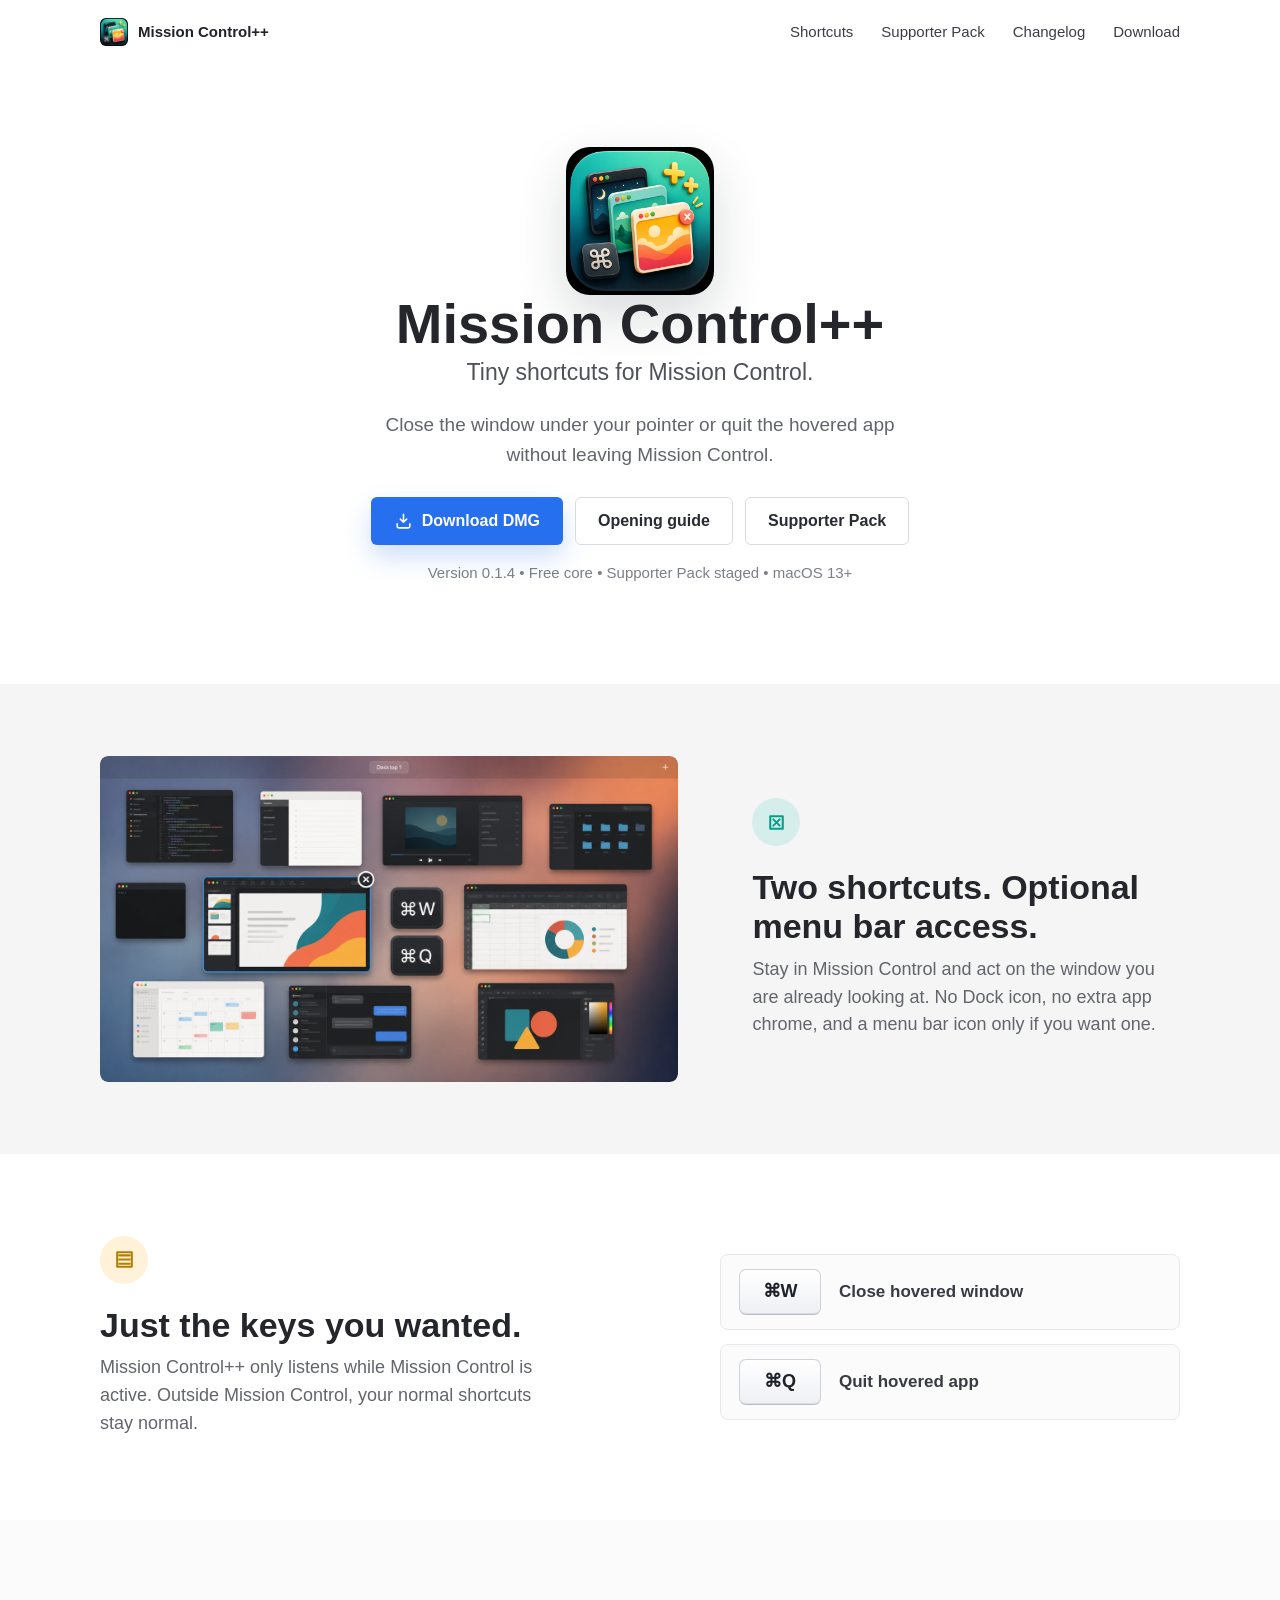
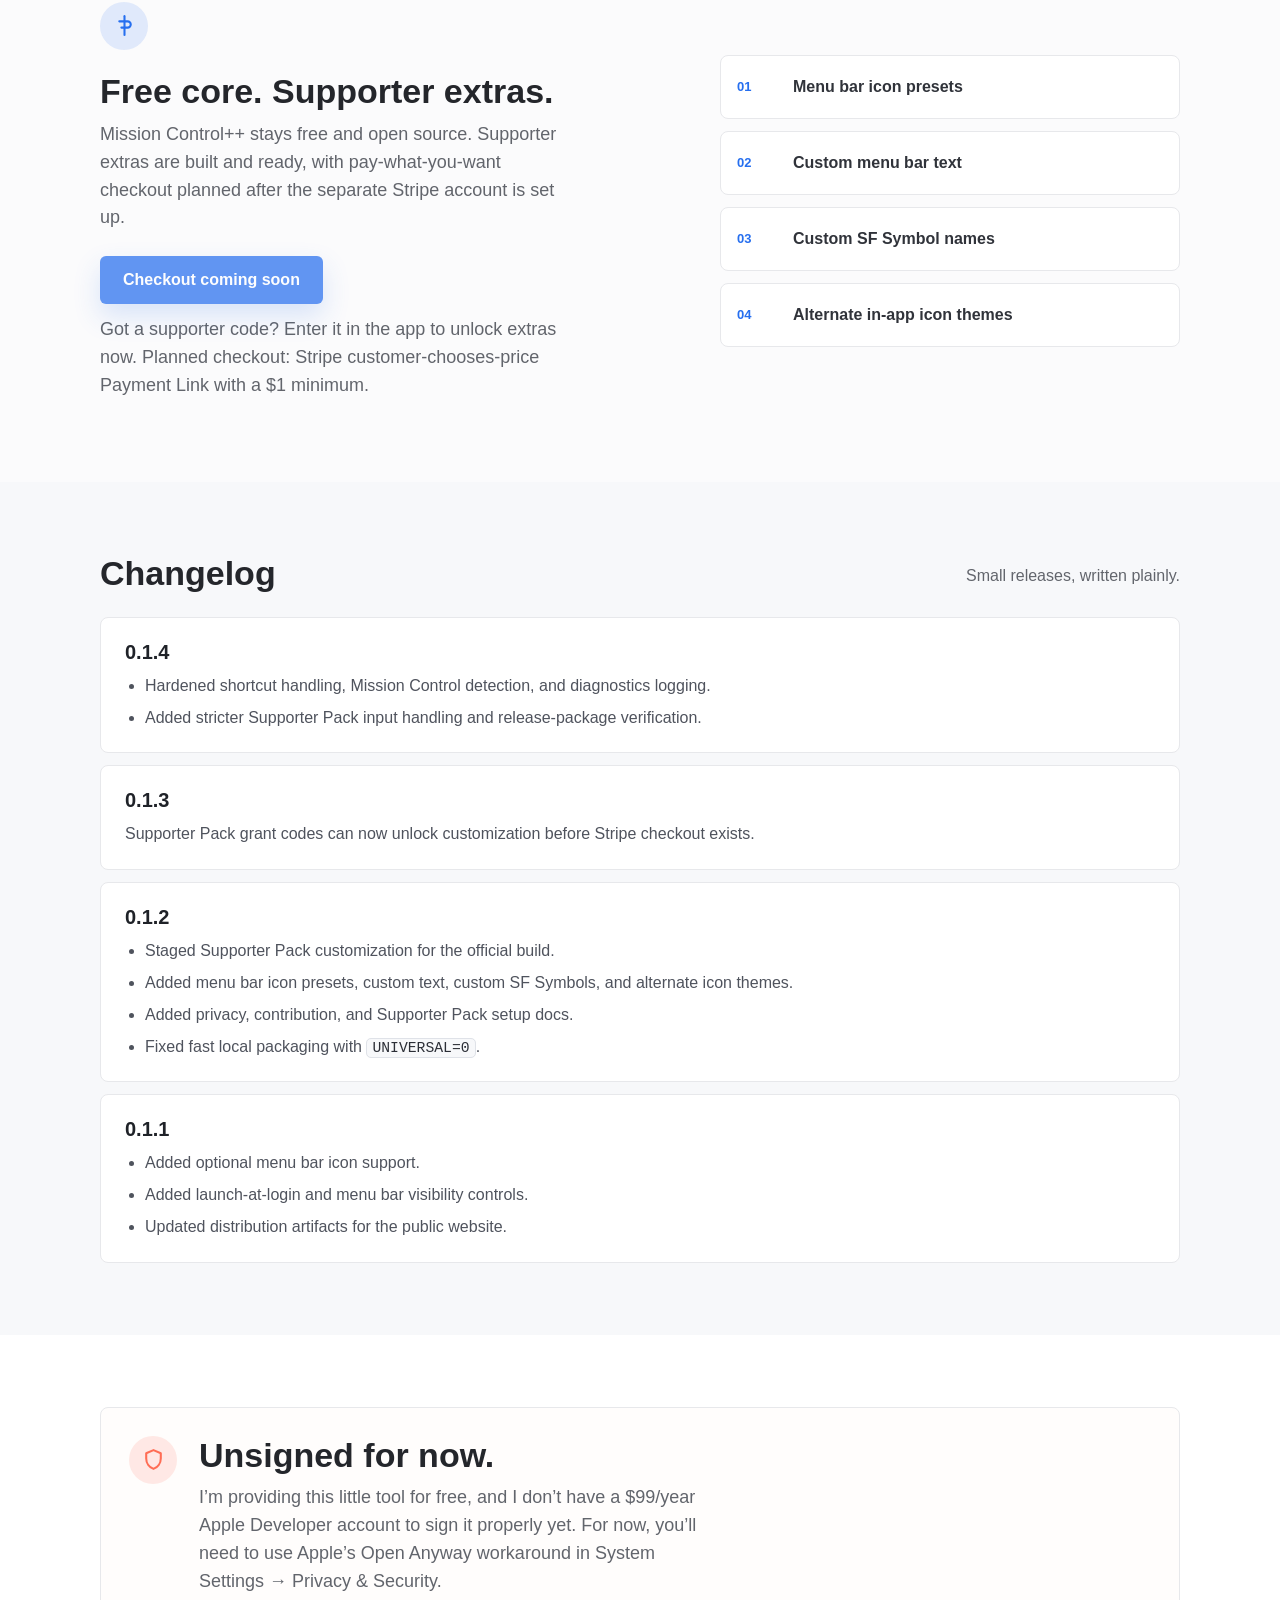
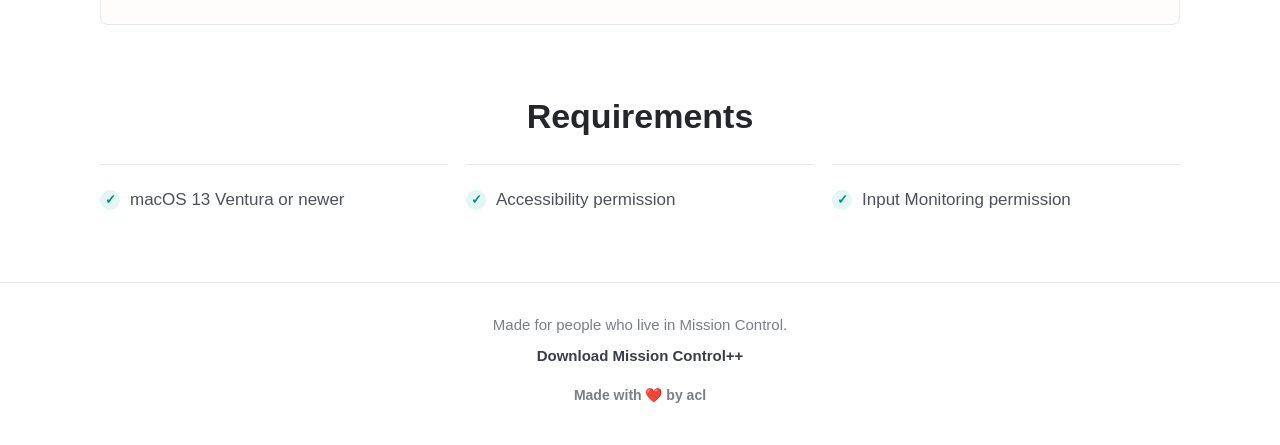
==== commit a9f5494d: "Update download for 0.1.4" ====
--- a/index.html
+++ b/index.html
@@ -21,7 +21,7 @@
     >
     <meta name="twitter:card" content="summary">
     <link rel="icon" type="image/png" href="assets/favicon.png">
-    <link rel="stylesheet" href="styles.css?v=20260604-5">
+    <link rel="stylesheet" href="styles.css?v=20260604-6">
   </head>
   <body>
     <header class="topbar">
@@ -55,7 +55,7 @@
           <a class="button secondary" href="#open">Opening guide</a>
           <a class="button secondary" href="#supporter-pack">Supporter Pack</a>
         </div>
-        <p class="fineprint">Version 0.1.3 • Free core • Supporter Pack staged • macOS 13+</p>
+        <p class="fineprint">Version 0.1.4 • Free core • Supporter Pack staged • macOS 13+</p>
       </section>
 
       <section id="shortcuts" class="band feature" aria-labelledby="feature-title">
@@ -152,6 +152,15 @@
             <p>Small releases, written plainly.</p>
           </div>
           <div class="release-list" aria-label="Mission Control++ release history">
+            <article class="release-row">
+              <div>
+                <h3>0.1.4</h3>
+                <ul>
+                  <li>Hardened shortcut handling, Mission Control detection, and diagnostics logging.</li>
+                  <li>Added stricter Supporter Pack input handling and release-package verification.</li>
+                </ul>
+              </div>
+            </article>
             <article class="release-row">
               <div>
                 <h3>0.1.3</h3>
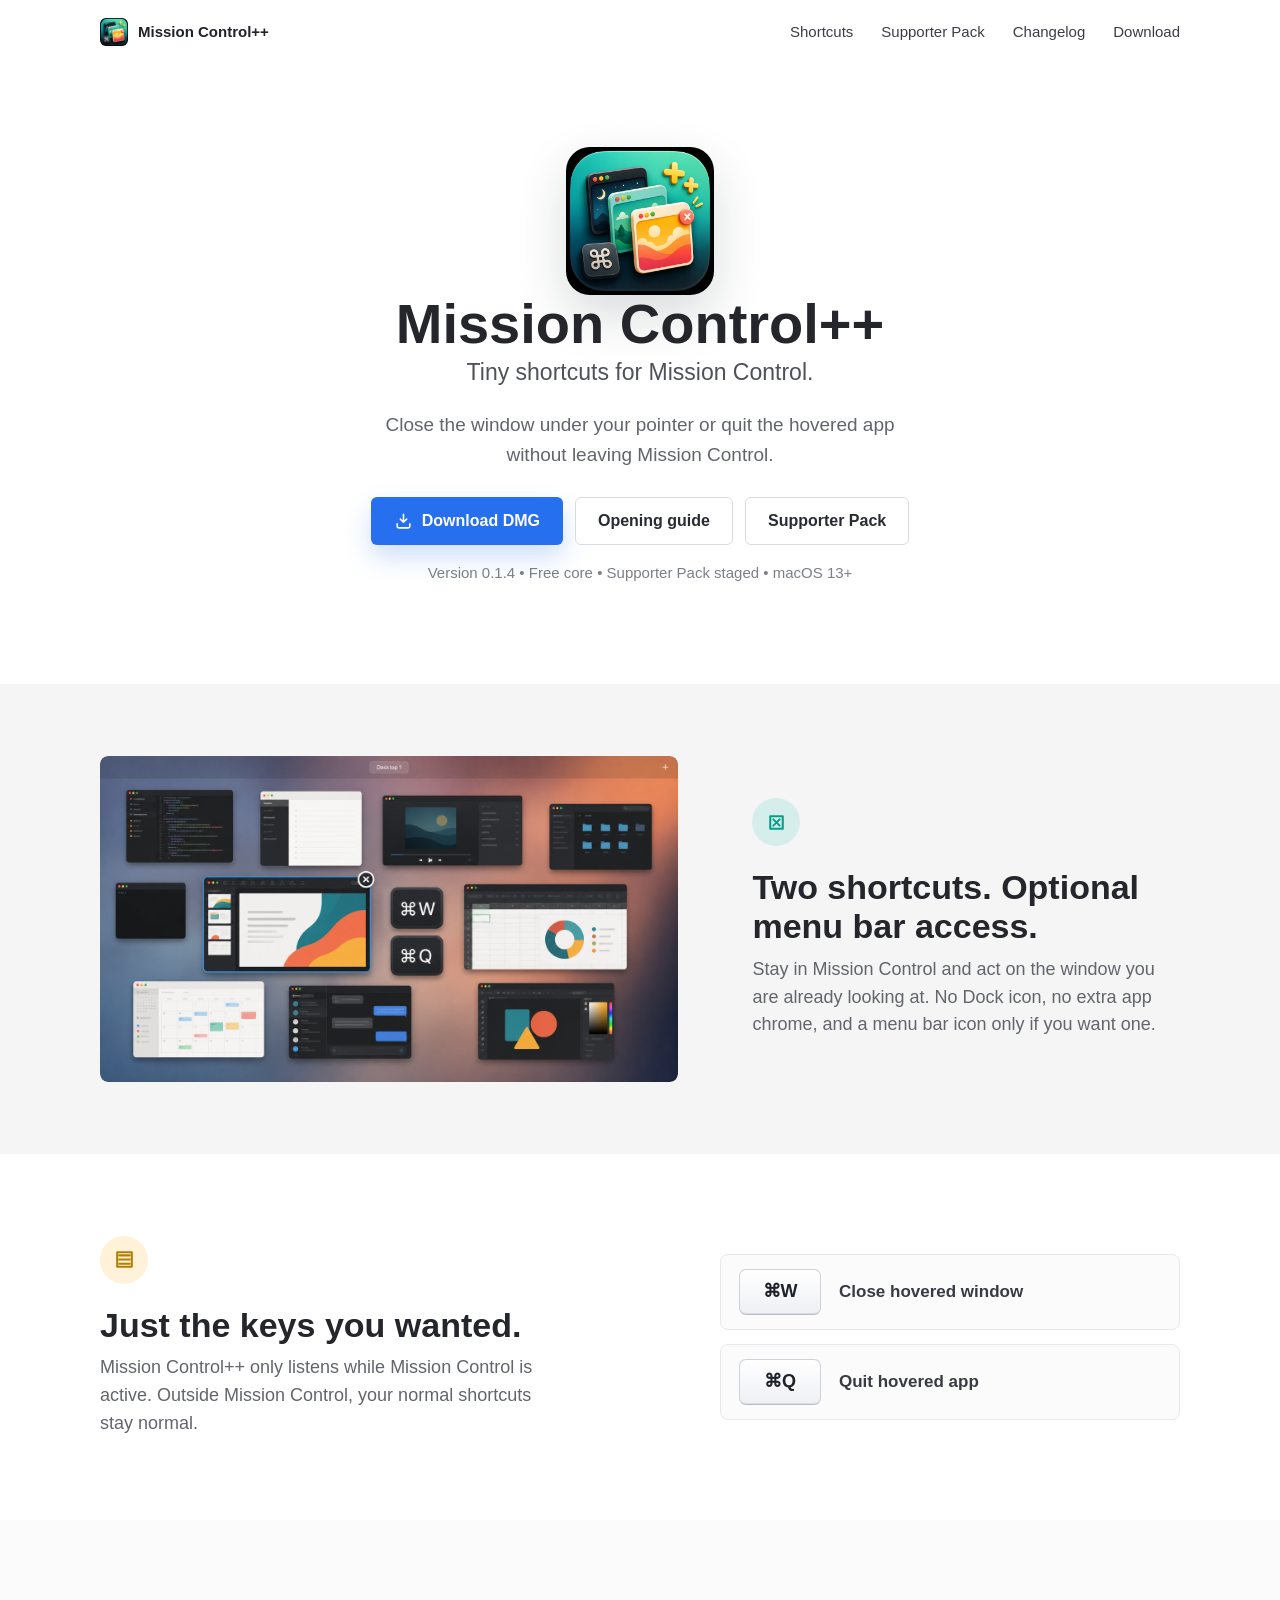
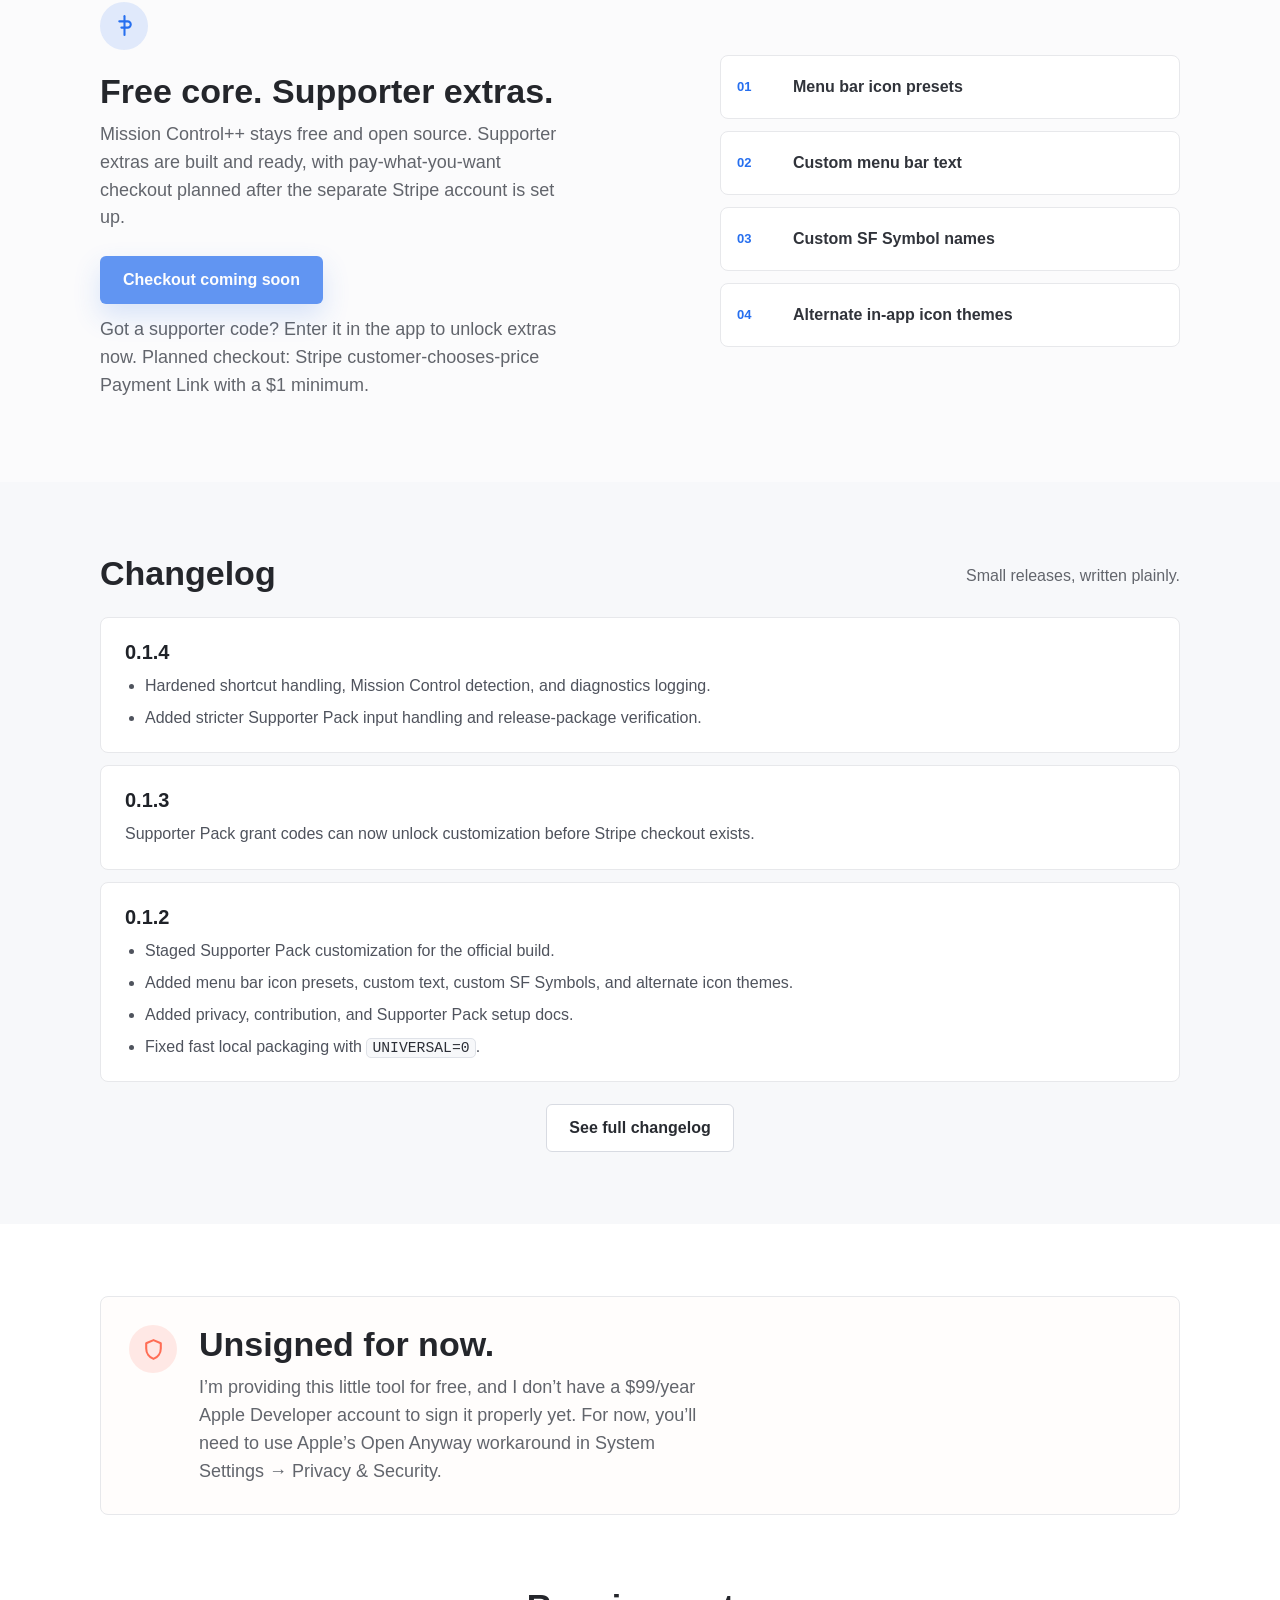
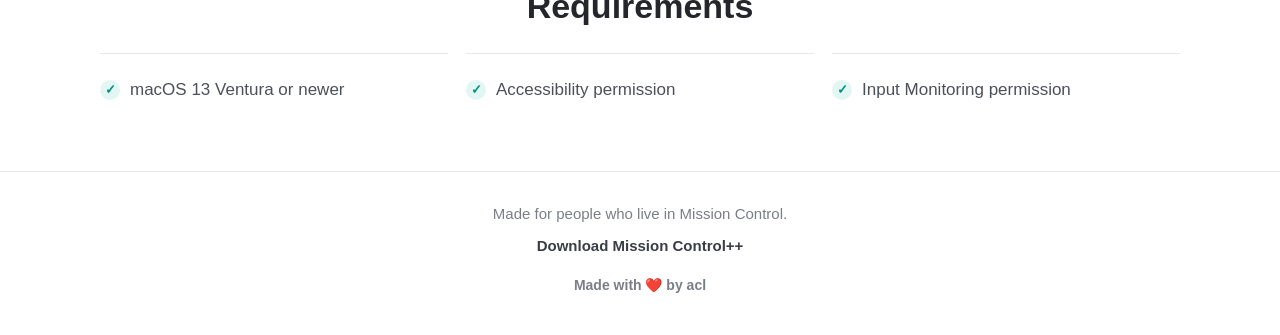
==== commit 62afc8aa: "Add full changelog page" ====
--- a/index.html
+++ b/index.html
@@ -21,7 +21,7 @@
     >
     <meta name="twitter:card" content="summary">
     <link rel="icon" type="image/png" href="assets/favicon.png">
-    <link rel="stylesheet" href="styles.css?v=20260604-6">
+    <link rel="stylesheet" href="styles.css?v=20260604-7">
   </head>
   <body>
     <header class="topbar">
@@ -151,7 +151,7 @@
             <h2 id="changelog-title">Changelog</h2>
             <p>Small releases, written plainly.</p>
           </div>
-          <div class="release-list" aria-label="Mission Control++ release history">
+          <div class="release-list" aria-label="Latest Mission Control++ releases">
             <article class="release-row">
               <div>
                 <h3>0.1.4</h3>
@@ -178,16 +178,9 @@
                 </ul>
               </div>
             </article>
-            <article class="release-row">
-              <div>
-                <h3>0.1.1</h3>
-                <ul>
-                  <li>Added optional menu bar icon support.</li>
-                  <li>Added launch-at-login and menu bar visibility controls.</li>
-                  <li>Updated distribution artifacts for the public website.</li>
-                </ul>
-              </div>
-            </article>
+          </div>
+          <div class="changelog-actions">
+            <a class="button secondary" href="changelog.html">See full changelog</a>
           </div>
         </div>
       </section>
--- a/styles.css
+++ b/styles.css
@@ -421,6 +421,10 @@
   padding: 72px 24px;
 }
 
+.page-main .changelog {
+  min-height: calc(100vh - 182px);
+}
+
 .changelog-inner {
   width: min(100%, 1080px);
   margin: 0 auto;
@@ -434,6 +438,7 @@
   margin-bottom: 24px;
 }
 
+.changelog-heading h1,
 .changelog-heading h2 {
   margin-bottom: 0;
   font-size: 34px;
@@ -459,6 +464,7 @@
   background: white;
 }
 
+.release-row h2,
 .release-row h3 {
   margin: 0 0 10px;
   color: #1f2228;
@@ -489,6 +495,16 @@
   font-size: 0.92em;
 }
 
+.changelog-actions {
+  display: flex;
+  justify-content: center;
+  margin-top: 22px;
+}
+
+.changelog-actions .button {
+  width: auto;
+}
+
 footer {
   border-top: 1px solid var(--soft);
   padding: 30px 24px 38px;
@@ -618,6 +634,7 @@
     display: block;
   }
 
+  .changelog-heading h1,
   .changelog-heading h2 {
     font-size: 30px;
   }
@@ -682,6 +699,10 @@
     width: 100%;
   }
 
+  .changelog-actions .button {
+    width: 100%;
+  }
+
   .media-frame {
     width: min(100%, 320px);
   }
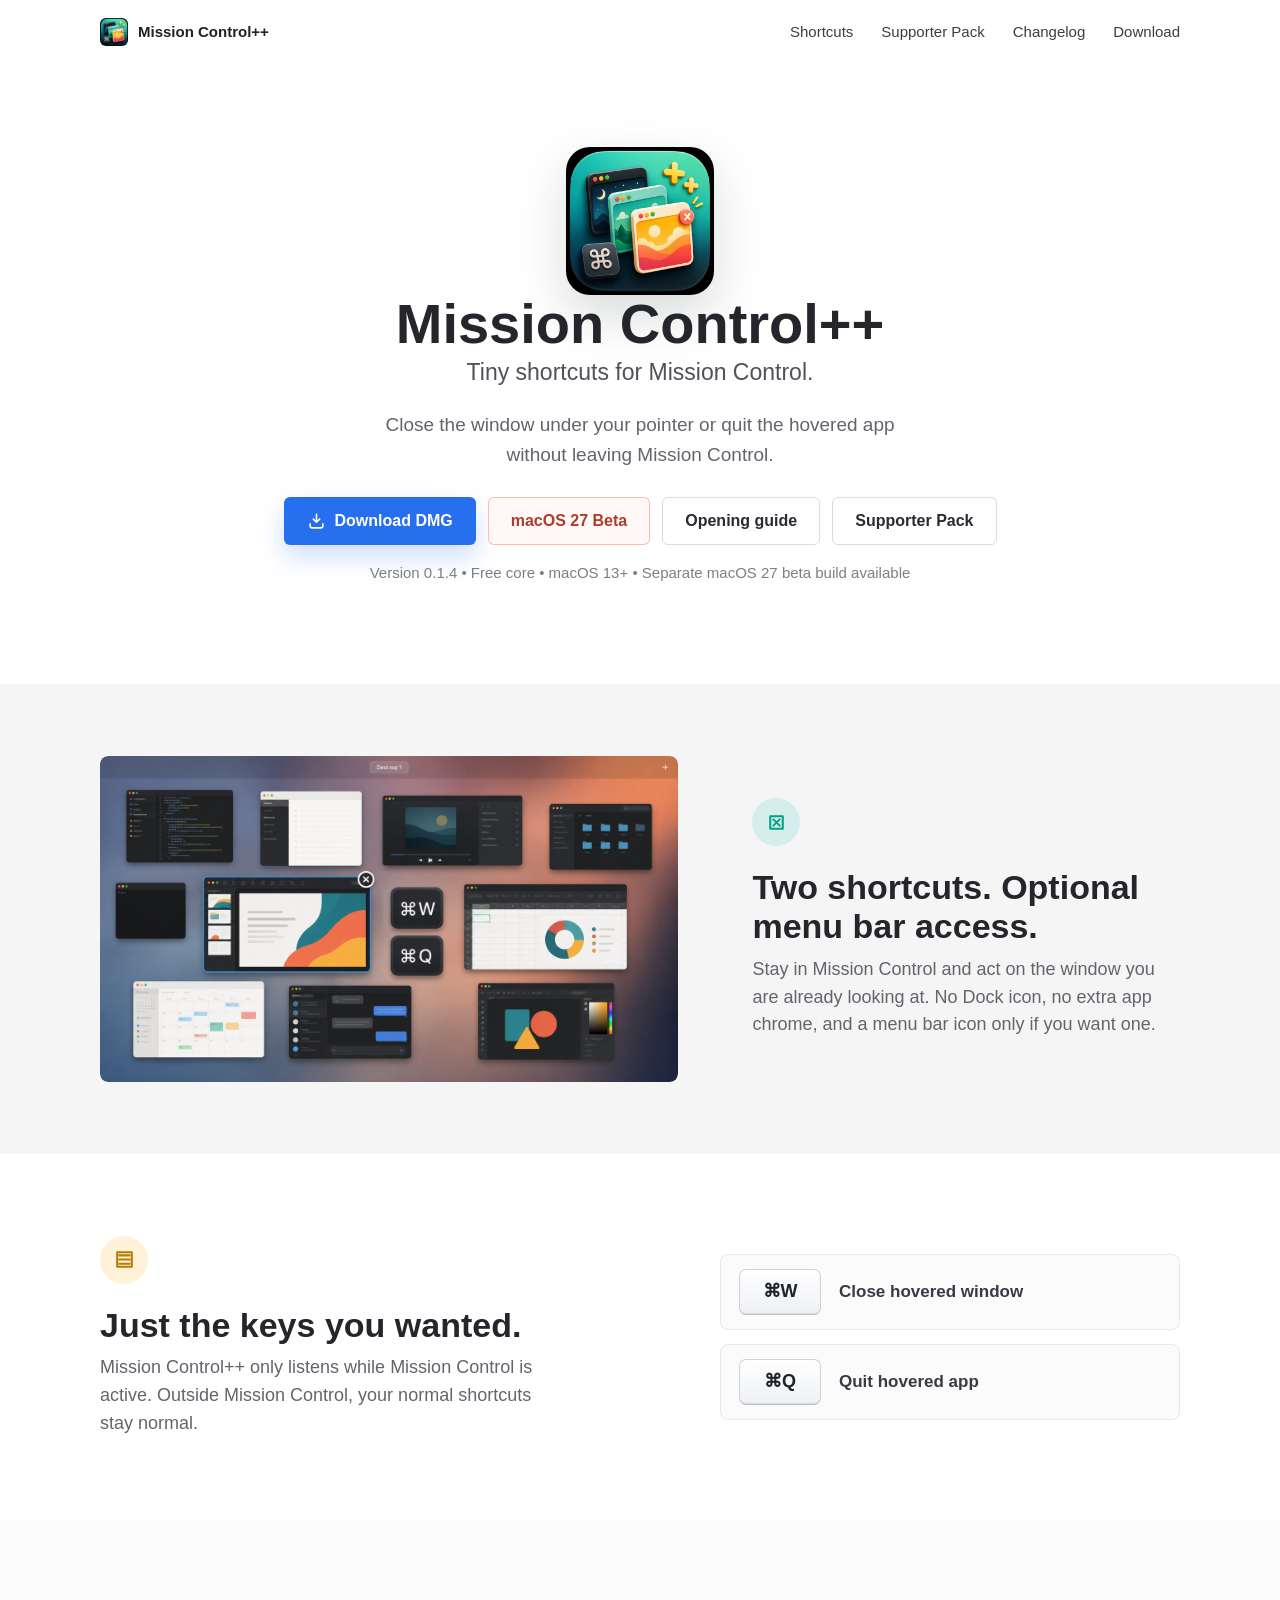
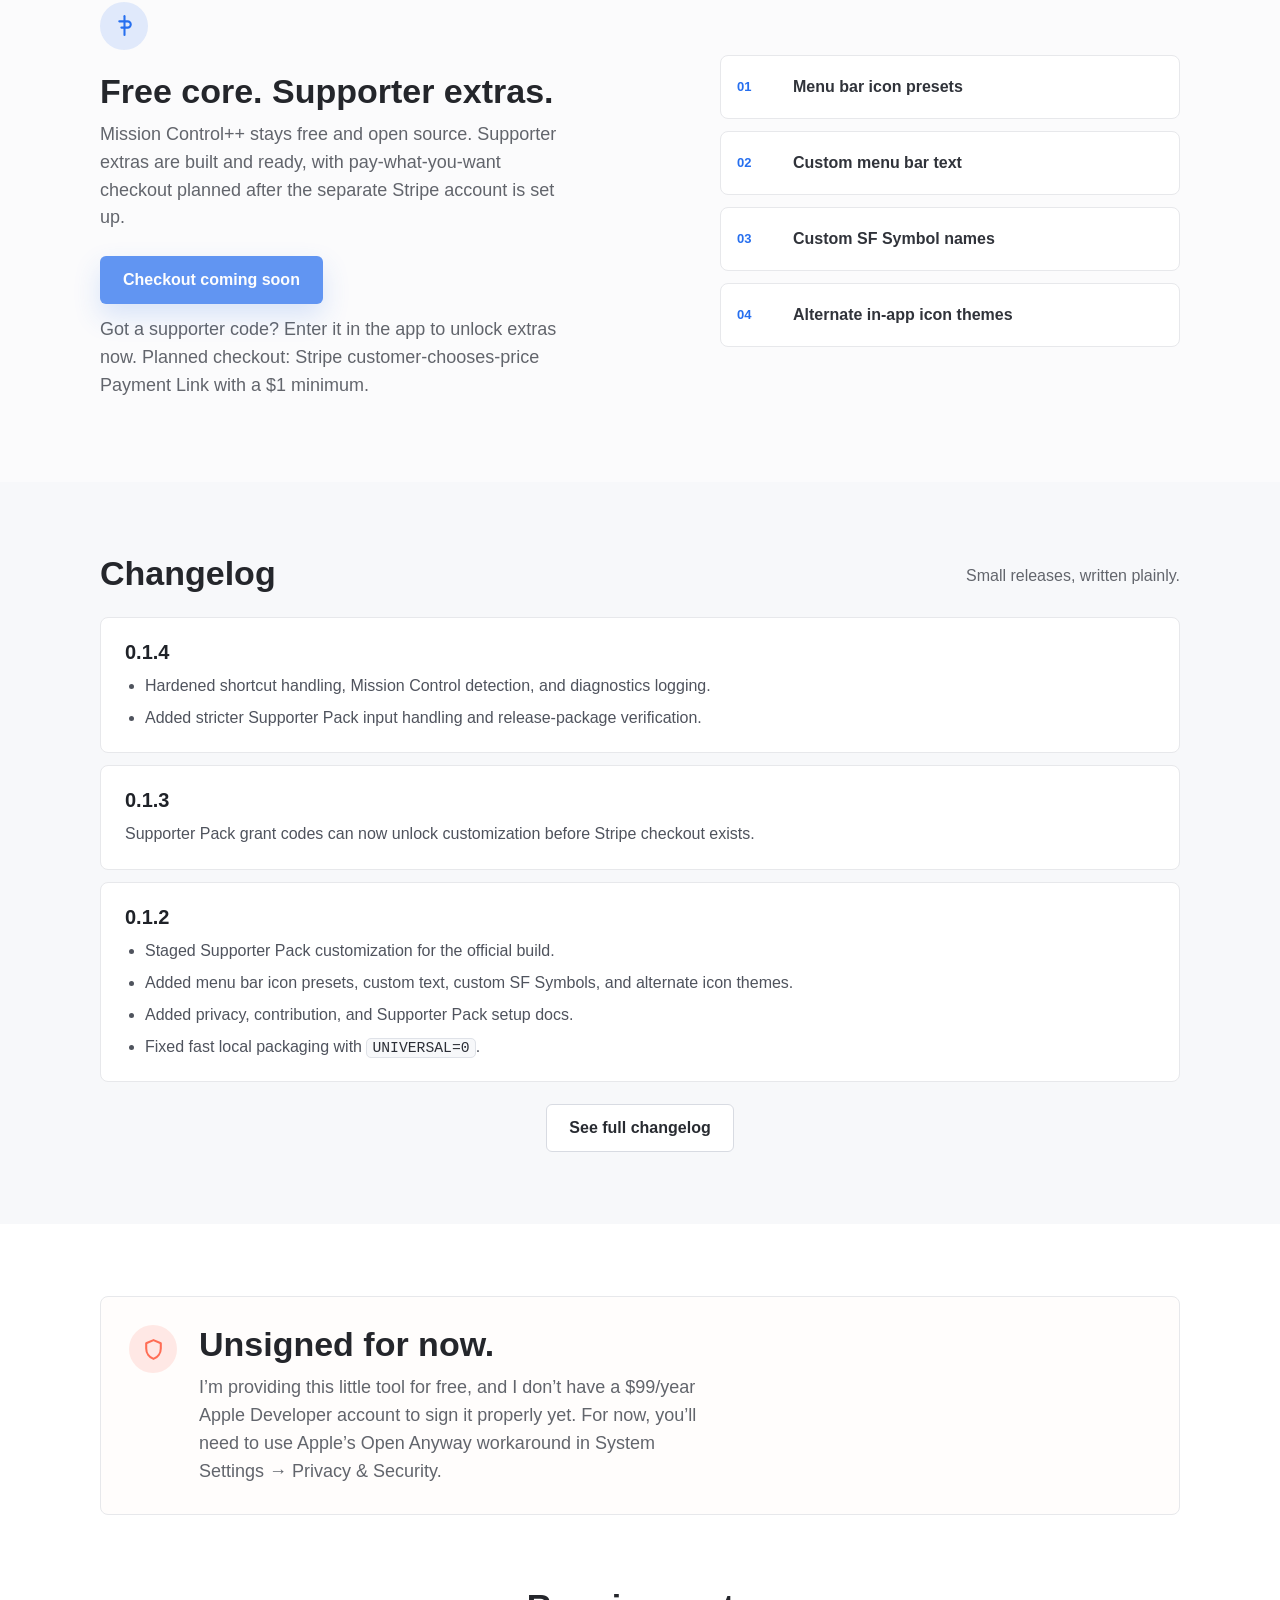
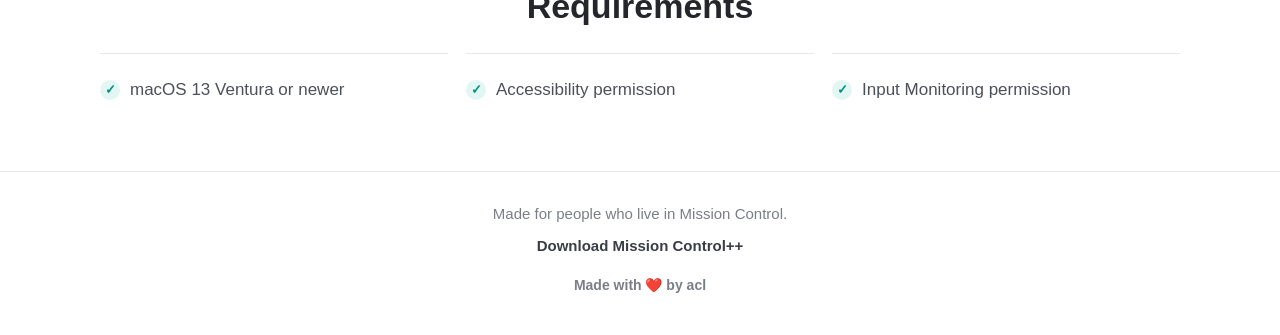
==== commit 431c47e5: "Add macOS 27 beta download" ====
--- a/index.html
+++ b/index.html
@@ -21,7 +21,7 @@
     >
     <meta name="twitter:card" content="summary">
     <link rel="icon" type="image/png" href="assets/favicon.png">
-    <link rel="stylesheet" href="styles.css?v=20260604-7">
+    <link rel="stylesheet" href="styles.css?v=20260616-1">
   </head>
   <body>
     <header class="topbar">
@@ -52,10 +52,18 @@
             </svg>
             Download DMG
           </a>
+          <a
+            class="button beta-download"
+            href="downloads/MissionControlPlusPlus27Beta.dmg"
+            download
+            aria-label="Download macOS 27 beta build DMG"
+          >
+            macOS 27 Beta
+          </a>
           <a class="button secondary" href="#open">Opening guide</a>
           <a class="button secondary" href="#supporter-pack">Supporter Pack</a>
         </div>
-        <p class="fineprint">Version 0.1.4 • Free core • Supporter Pack staged • macOS 13+</p>
+        <p class="fineprint">Version 0.1.4 • Free core • macOS 13+ • Separate macOS 27 beta build available</p>
       </section>
 
       <section id="shortcuts" class="band feature" aria-labelledby="feature-title">
--- a/styles.css
+++ b/styles.css
@@ -127,6 +127,7 @@
 
 .actions {
   display: flex;
+  flex-wrap: wrap;
   justify-content: center;
   gap: 12px;
   margin-bottom: 16px;
@@ -182,6 +183,17 @@
   box-shadow: 0 10px 24px rgba(23, 28, 38, 0.08);
 }
 
+.beta-download {
+  border-color: rgba(255, 109, 85, 0.45);
+  background: #fff8f6;
+  color: #aa3d2c;
+}
+
+.beta-download:hover {
+  border-color: var(--coral);
+  box-shadow: 0 10px 24px rgba(255, 109, 85, 0.13);
+}
+
 .fineprint {
   margin-bottom: 0;
   color: #7b7f87;
